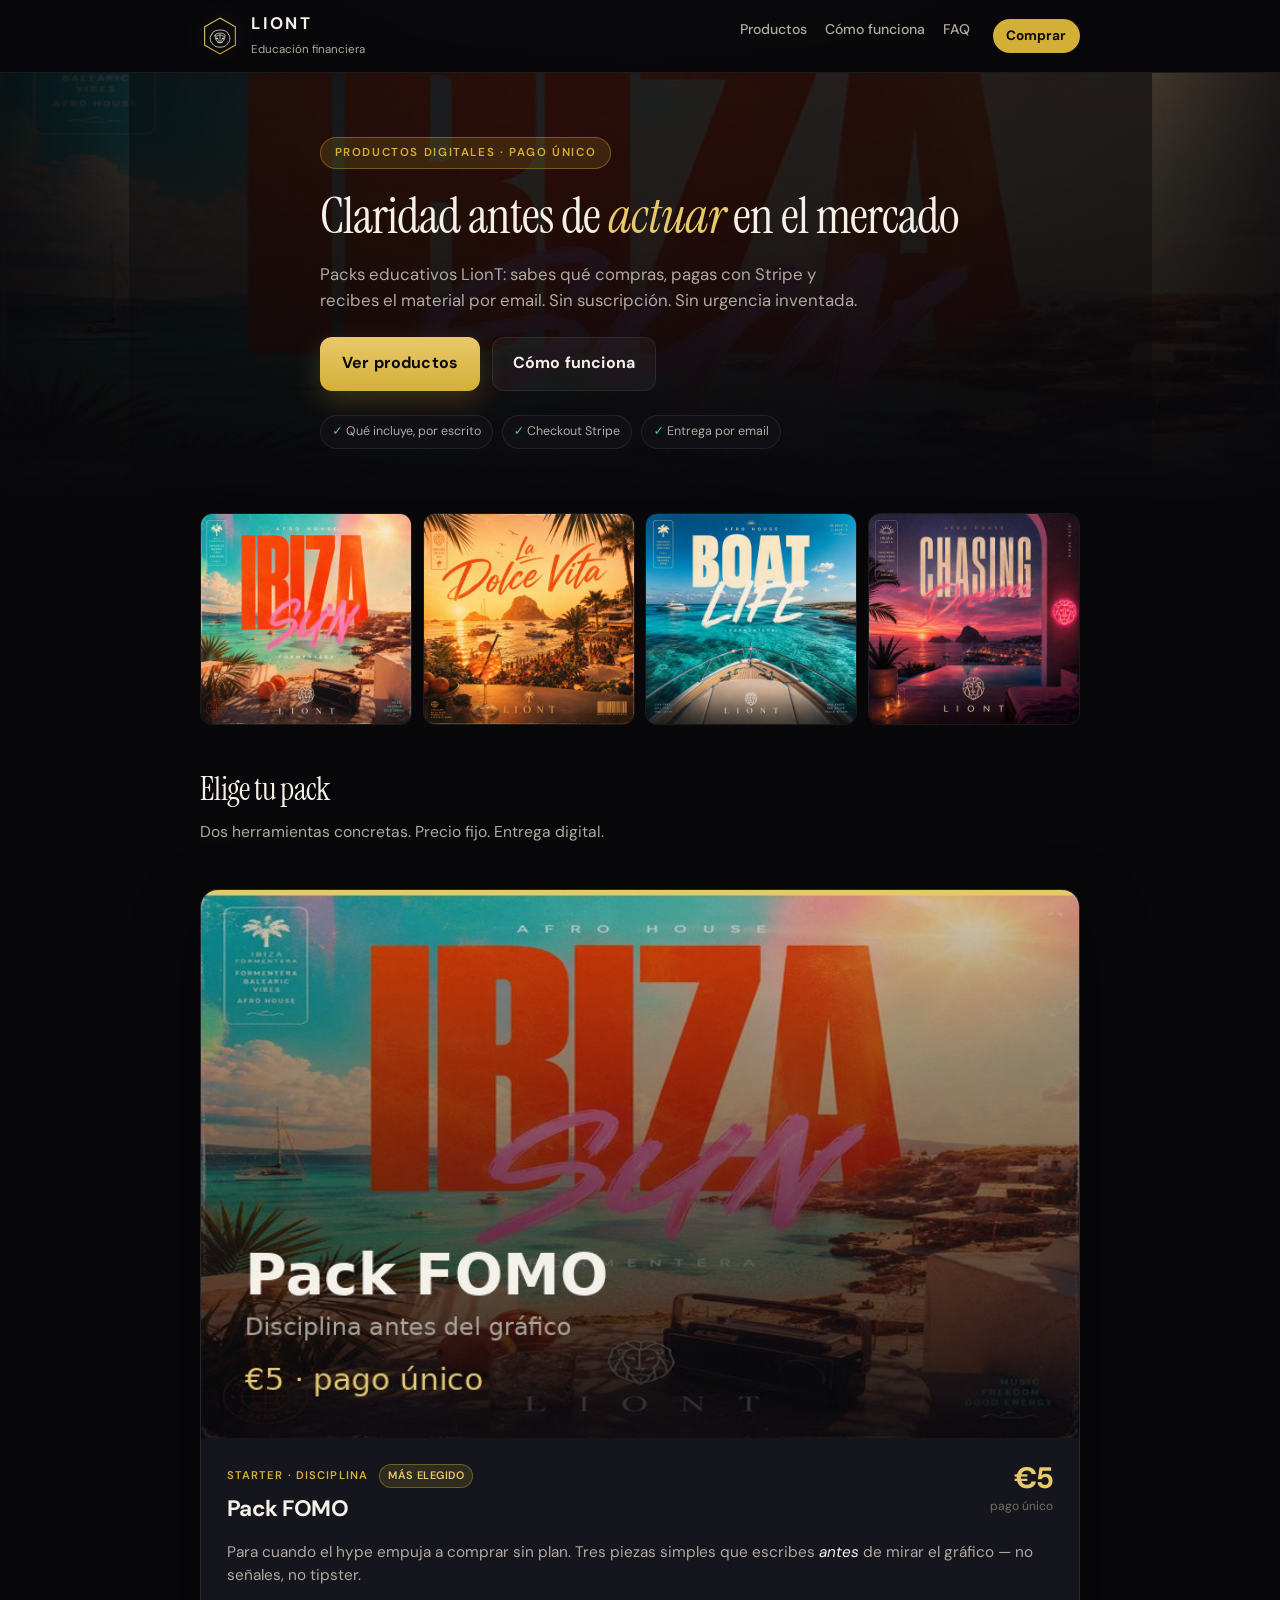
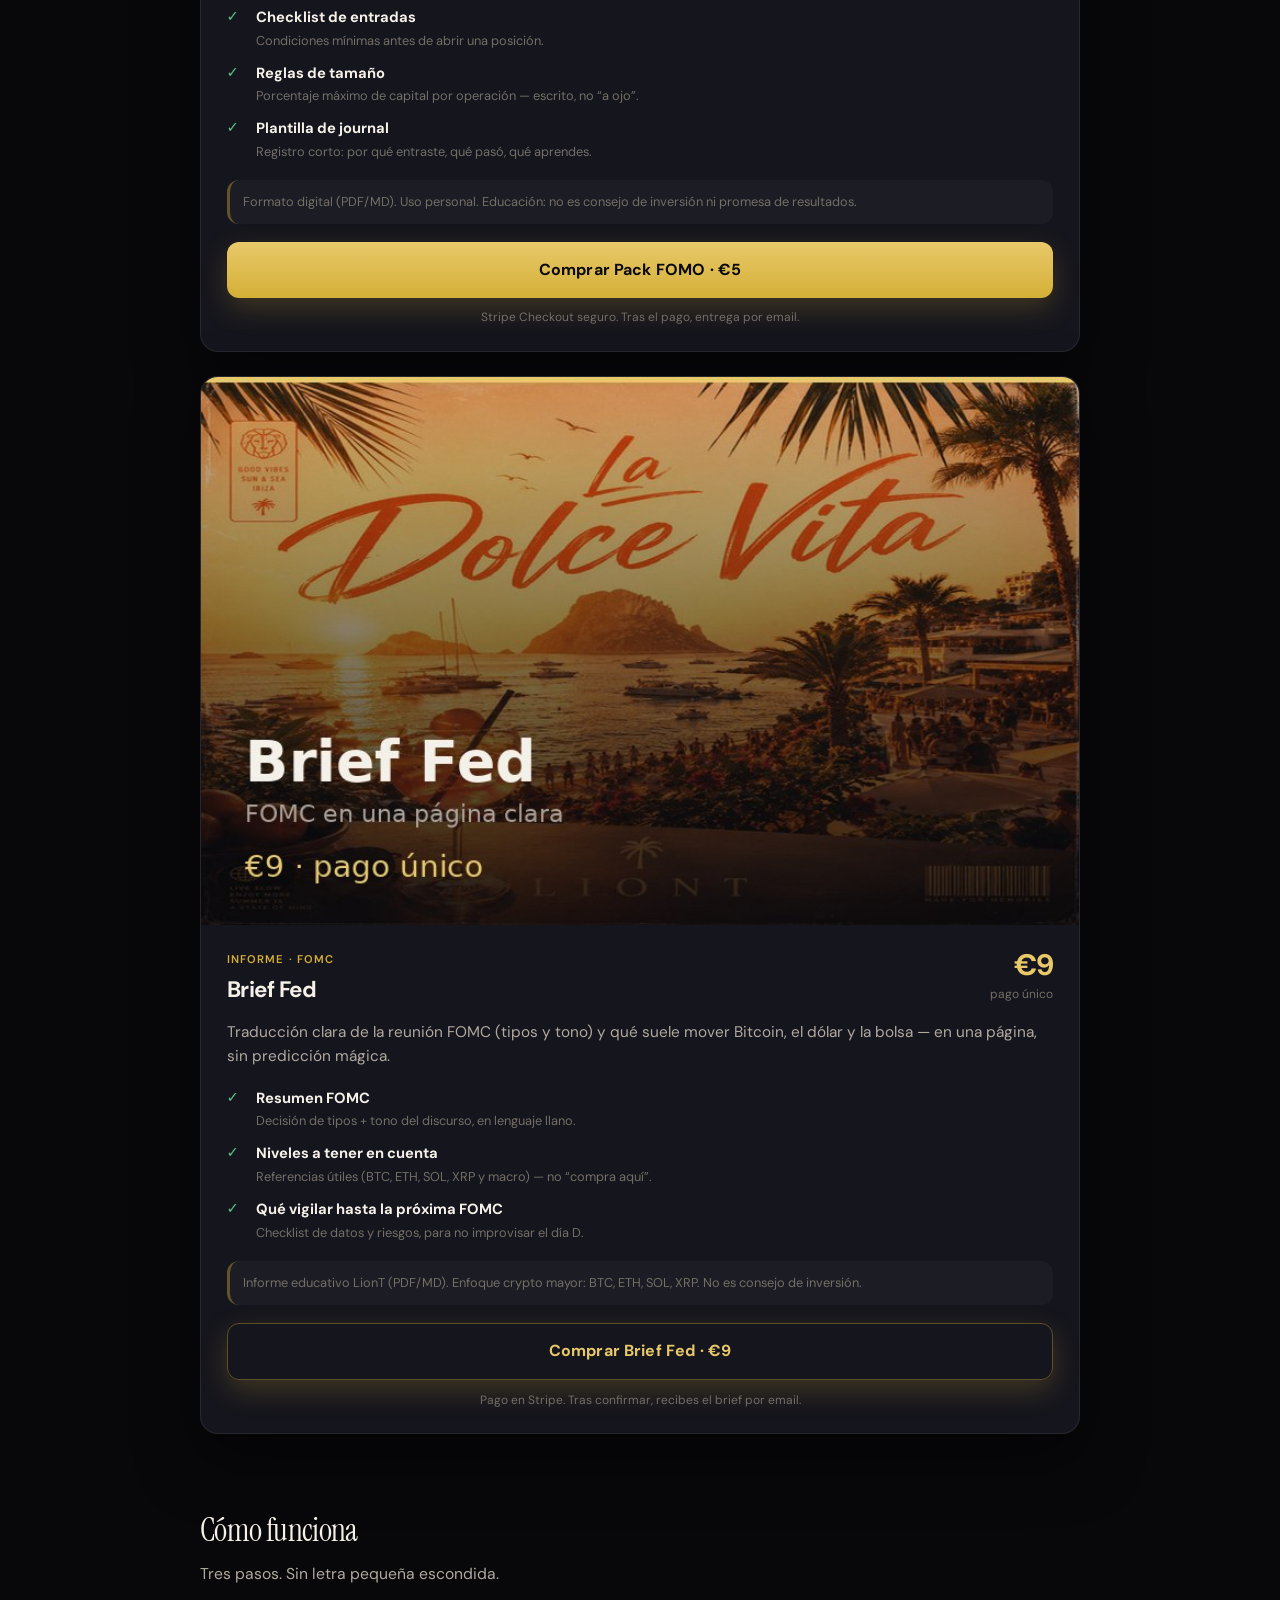
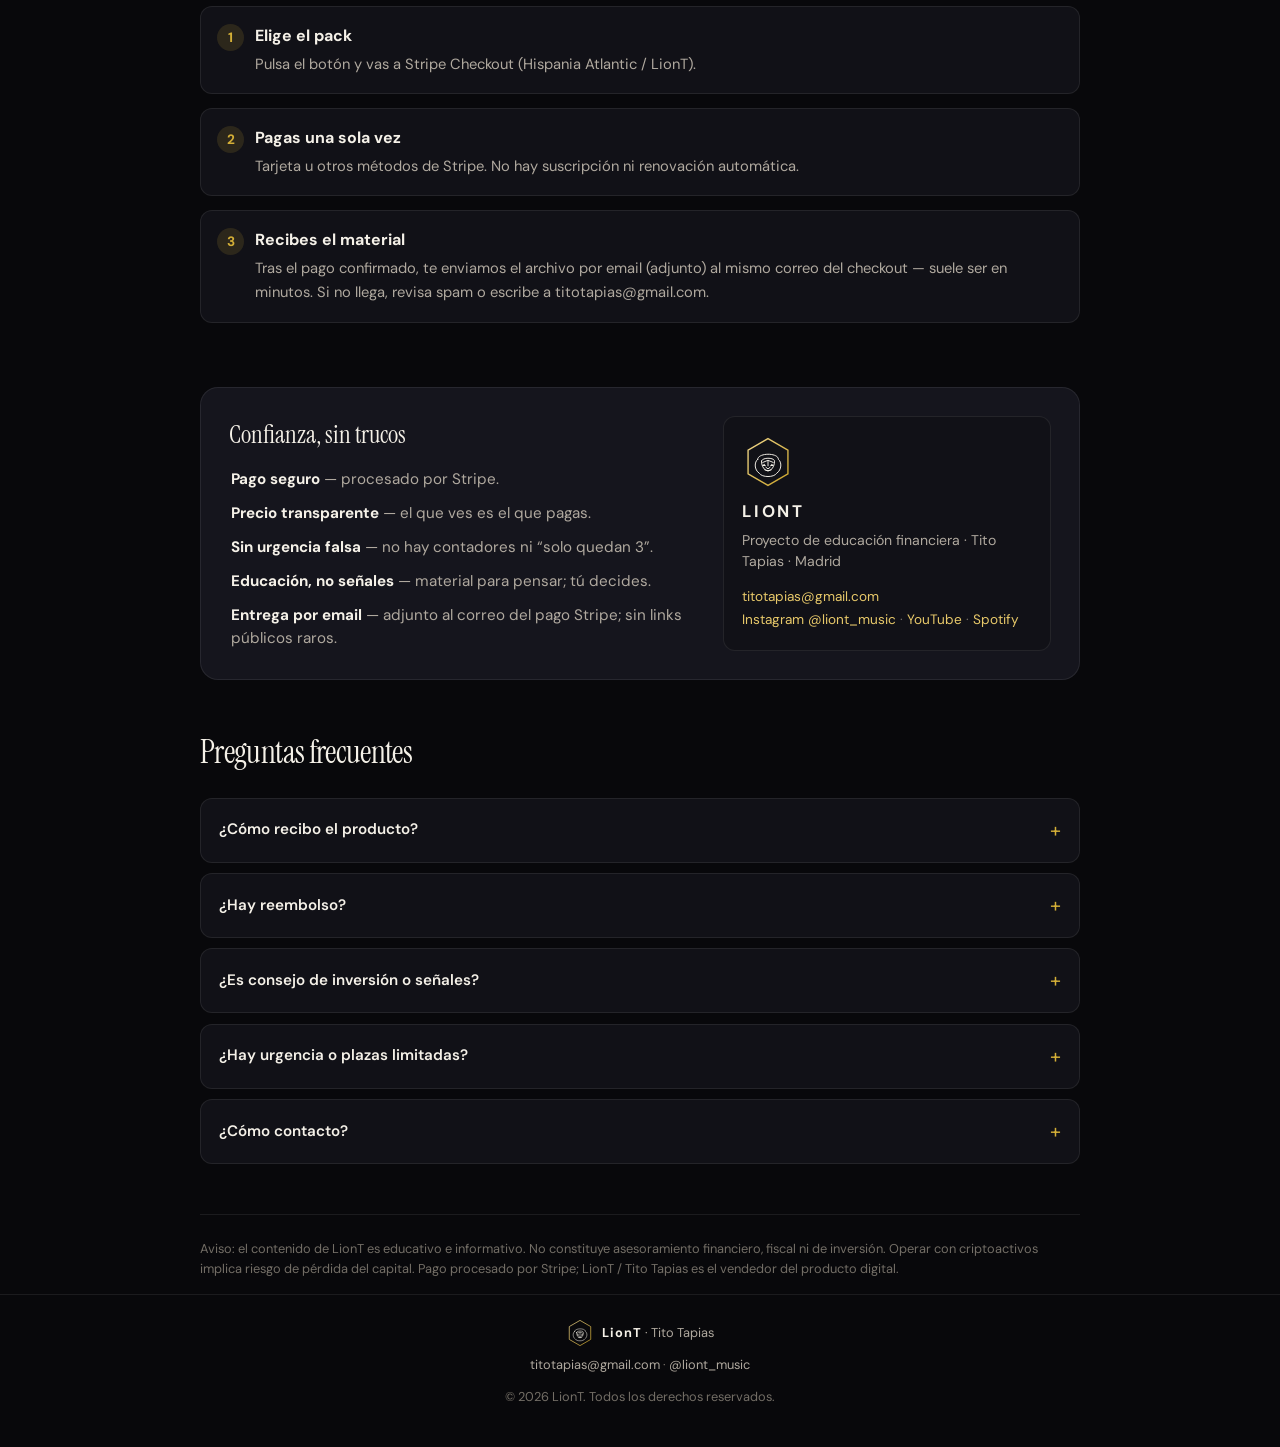
==== index.html @ fc800b1f "Dojo polish v2: sticky mobile CTAs + delivery timing + trust email" ====
<!DOCTYPE html>
<html lang="es-ES">
<head>
  <meta charset="utf-8" />
  <meta name="viewport" content="width=device-width, initial-scale=1" />
  <meta name="description" content="LionT Shop — Pack FOMO (€5) y Brief Fed (€9). Educación financiera clara. Pago seguro con Stripe. Entrega digital por email." />
  <meta name="theme-color" content="#0a0a0c" />
  <meta property="og:title" content="LionT Shop — Pack FOMO y Brief Fed" />
  <meta property="og:description" content="Herramientas digitales de educación financiera. Qué incluye, claro. Pago con Stripe. Sin hype ni urgencia falsa." />
  <meta property="og:type" content="website" />
  <meta property="og:image" content="https://titotapias-design.github.io/liont-shop/assets/hero.jpg" />
  <title>LionT Shop — Pack FOMO y Brief Fed</title>
  <link rel="preconnect" href="https://fonts.googleapis.com" />
  <link rel="preconnect" href="https://fonts.gstatic.com" crossorigin />
  <link href="https://fonts.googleapis.com/css2?family=DM+Sans:ital,opsz,wght@0,9..40,400;0,9..40,500;0,9..40,600;0,9..40,700;1,9..40,400&family=Instrument+Serif:ital@0;1&display=swap" rel="stylesheet" />
  <link rel="icon" href="assets/liont-logo.svg" type="image/svg+xml" />
  <link rel="stylesheet" href="styles.css" />
</head>
<body>
  <a class="skip-link" href="#contenido">Saltar al contenido</a>

  <header class="site-header">
    <div class="wrap header-inner">
      <a class="brand" href="#top" id="top">
        <img class="brand-logo" src="assets/liont-logo.svg" width="44" height="44" alt="LionT" />
        <div class="brand-text">
          <strong>LionT</strong>
          <span>Educación financiera</span>
        </div>
      </a>
      <nav class="nav" aria-label="Principal">
        <a href="#productos">Productos</a>
        <a href="#como-funciona">Cómo funciona</a>
        <a href="#faq">FAQ</a>
        <a class="header-cta" href="#productos">Comprar</a>
      </nav>
    </div>
  </header>

  <main id="contenido">
    <section class="hero" aria-labelledby="hero-title">
      <div class="hero-media" aria-hidden="true">
        <img src="assets/hero.jpg" alt="" width="1200" height="675" fetchpriority="high" />
        <div class="hero-shade"></div>
      </div>
      <div class="wrap hero-copy">
        <p class="hero-kicker">Productos digitales · pago único</p>
        <h1 id="hero-title">Claridad antes de <em>actuar</em> en el mercado</h1>
        <p class="hero-lead">
          Packs educativos LionT: sabes qué compras, pagas con Stripe y recibes el material por email.
          Sin suscripción. Sin urgencia inventada.
        </p>
        <div class="hero-actions">
          <a class="cta cta-primary" href="#productos">Ver productos</a>
          <a class="cta cta-ghost" href="#como-funciona">Cómo funciona</a>
        </div>
        <ul class="trust-row">
          <li>Qué incluye, por escrito</li>
          <li>Checkout Stripe</li>
          <li>Entrega por email</li>
        </ul>
      </div>
    </section>

    <section class="brand-strip wrap" aria-label="Marca LionT">
      <img src="assets/ibiza-sun.jpg" alt="Portada LionT — Ibiza Sun" width="480" height="480" loading="lazy" />
      <img src="assets/la-dolce-vita.jpg" alt="Portada LionT — La Dolce Vita" width="480" height="480" loading="lazy" />
      <img src="assets/boat-life.jpg" alt="Portada LionT — Boat Life" width="480" height="480" loading="lazy" />
      <img src="assets/chasing-dreams.jpg" alt="Portada LionT — Chasing Dreams" width="480" height="480" loading="lazy" />
    </section>

    <section class="products wrap" id="productos" aria-label="Productos">
      <div class="section-head">
        <h2>Elige tu pack</h2>
        <p>Dos herramientas concretas. Precio fijo. Entrega digital.</p>
      </div>

      <article class="product" id="pack-fomo">
        <div class="product-visual">
          <img src="assets/card-fomo.jpg" alt="Pack FOMO — visual LionT" width="800" height="500" loading="lazy" />
        </div>
        <div class="product-body">
          <div class="product-top">
            <div>
              <p class="product-label">Starter · disciplina <span class="badge-soft">Más elegido</span></p>
              <h3>Pack FOMO</h3>
            </div>
            <div class="price" aria-label="Precio 5 euros">
              <strong>€5</strong>
              <span>pago único</span>
            </div>
          </div>
          <p class="product-desc">
            Para cuando el hype empuja a comprar sin plan. Tres piezas simples que escribes
            <em>antes</em> de mirar el gráfico — no señales, no tipster.
          </p>
          <ul class="includes">
            <li>
              <span class="ico" aria-hidden="true">✓</span>
              <div>
                <strong>Checklist de entradas</strong>
                <small>Condiciones mínimas antes de abrir una posición.</small>
              </div>
            </li>
            <li>
              <span class="ico" aria-hidden="true">✓</span>
              <div>
                <strong>Reglas de tamaño</strong>
                <small>Porcentaje máximo de capital por operación — escrito, no “a ojo”.</small>
              </div>
            </li>
            <li>
              <span class="ico" aria-hidden="true">✓</span>
              <div>
                <strong>Plantilla de journal</strong>
                <small>Registro corto: por qué entraste, qué pasó, qué aprendes.</small>
              </div>
            </li>
          </ul>
          <p class="note">
            Formato digital (PDF/MD). Uso personal. Educación: no es consejo de inversión ni promesa de resultados.
          </p>
          <a
            class="cta cta-primary"
            href="https://buy.stripe.com/14A7sL5x69T32QE1RHbII01"
            rel="noopener noreferrer"
            target="_blank"
          >Comprar Pack FOMO · €5</a>
          <p class="cta-hint">Stripe Checkout seguro. Tras el pago, entrega por email.</p>
        </div>
      </article>

      <article class="product" id="brief-fed">
        <div class="product-visual">
          <img src="assets/card-fed.jpg" alt="Brief Fed — visual LionT" width="800" height="500" loading="lazy" />
        </div>
        <div class="product-body">
          <div class="product-top">
            <div>
              <p class="product-label">Informe · FOMC</p>
              <h3>Brief Fed</h3>
            </div>
            <div class="price" aria-label="Precio 9 euros">
              <strong>€9</strong>
              <span>pago único</span>
            </div>
          </div>
          <p class="product-desc">
            Traducción clara de la reunión FOMC (tipos y tono) y qué suele mover Bitcoin, el dólar y la bolsa —
            en una página, sin predicción mágica.
          </p>
          <ul class="includes">
            <li>
              <span class="ico" aria-hidden="true">✓</span>
              <div>
                <strong>Resumen FOMC</strong>
                <small>Decisión de tipos + tono del discurso, en lenguaje llano.</small>
              </div>
            </li>
            <li>
              <span class="ico" aria-hidden="true">✓</span>
              <div>
                <strong>Niveles a tener en cuenta</strong>
                <small>Referencias útiles (BTC, ETH, SOL, XRP y macro) — no “compra aquí”.</small>
              </div>
            </li>
            <li>
              <span class="ico" aria-hidden="true">✓</span>
              <div>
                <strong>Qué vigilar hasta la próxima FOMC</strong>
                <small>Checklist de datos y riesgos, para no improvisar el día D.</small>
              </div>
            </li>
          </ul>
          <p class="note">
            Informe educativo LionT (PDF/MD). Enfoque crypto mayor: BTC, ETH, SOL, XRP. No es consejo de inversión.
          </p>
          <a
            class="cta cta-secondary"
            href="https://buy.stripe.com/28EfZhbVu5CN9f267XbII02"
            rel="noopener noreferrer"
            target="_blank"
          >Comprar Brief Fed · €9</a>
          <p class="cta-hint">Pago en Stripe. Tras confirmar, recibes el brief por email.</p>
        </div>
      </article>
    </section>

    <section class="section wrap" id="como-funciona">
      <div class="section-head">
        <h2>Cómo funciona</h2>
        <p>Tres pasos. Sin letra pequeña escondida.</p>
      </div>
      <ol class="steps">
        <li>
          <strong>Elige el pack</strong>
          <span>Pulsa el botón y vas a Stripe Checkout (Hispania Atlantic / LionT).</span>
        </li>
        <li>
          <strong>Pagas una sola vez</strong>
          <span>Tarjeta u otros métodos de Stripe. No hay suscripción ni renovación automática.</span>
        </li>
        <li>
          <strong>Recibes el material</strong>
          <span>Tras el pago confirmado, te enviamos el archivo por email (adjunto) al mismo correo del checkout — suele ser en minutos. Si no llega, revisa spam o escribe a titotapias@gmail.com.</span>
        </li>
      </ol>
    </section>

    <section class="section wrap" id="confianza">
      <div class="trust-panel">
        <div>
          <h2>Confianza, sin trucos</h2>
          <ul class="trust-list">
            <li><strong>Pago seguro</strong> — procesado por Stripe.</li>
            <li><strong>Precio transparente</strong> — el que ves es el que pagas.</li>
            <li><strong>Sin urgencia falsa</strong> — no hay contadores ni “solo quedan 3”.</li>
            <li><strong>Educación, no señales</strong> — material para pensar; tú decides.</li>
            <li><strong>Entrega por email</strong> — adjunto al correo del pago Stripe; sin links públicos raros.</li>
          </ul>
        </div>
        <div class="seller-card">
          <img class="seller-mark" src="assets/liont-logo.svg" width="56" height="56" alt="" />
          <p class="seller-brand">LionT</p>
          <p class="seller-meta">Proyecto de educación financiera · Tito Tapias · Madrid</p>
          <p class="seller-links">
            <a href="mailto:titotapias@gmail.com">titotapias@gmail.com</a><br />
            <a href="https://www.instagram.com/liont_music/" rel="noopener noreferrer" target="_blank">Instagram @liont_music</a>
            ·
            <a href="https://www.youtube.com/@liont_music" rel="noopener noreferrer" target="_blank">YouTube</a>
            ·
            <a href="https://open.spotify.com/artist/113niAnyjHQBDFB5oDTy4Y" rel="noopener noreferrer" target="_blank">Spotify</a>
          </p>
        </div>
      </div>
    </section>

    <section class="faq wrap" id="faq">
      <div class="section-head">
        <h2>Preguntas frecuentes</h2>
      </div>

      <details>
        <summary>¿Cómo recibo el producto?</summary>
        <div class="answer">
          Tras el pago en Stripe, enviamos el material digital (PDF, Markdown o ZIP)
          al email del checkout. Si no llega en un rato, revisa spam o escribe a
          <a href="mailto:titotapias@gmail.com">titotapias@gmail.com</a> con el justificante de pago.
        </div>
      </details>

      <details>
        <summary>¿Hay reembolso?</summary>
        <div class="answer">
          Son productos digitales de descarga inmediata. Si no has podido acceder al archivo
          por un fallo nuestro, devolvemos el importe. Si ya lo descargaste y no encaja,
          escríbenos: resolvemos caso a caso de forma razonable.
          Contacto: <a href="mailto:titotapias@gmail.com">titotapias@gmail.com</a>.
        </div>
      </details>

      <details>
        <summary>¿Es consejo de inversión o señales?</summary>
        <div class="answer">
          No. Es material educativo (checklists, plantillas e informes de contexto).
          Tú decides qué hacer con tu dinero. LionT no gestiona carteras ajenas ni garantiza resultados.
        </div>
      </details>

      <details>
        <summary>¿Hay urgencia o plazas limitadas?</summary>
        <div class="answer">
          No. El precio es el publicado. No inventamos escasez ni contadores falsos.
          Cuando haya una edición concreta del Brief Fed (p. ej. una FOMC), lo indicamos en la descripción.
        </div>
      </details>

      <details>
        <summary>¿Cómo contacto?</summary>
        <div class="answer">
          Email: <a href="mailto:titotapias@gmail.com">titotapias@gmail.com</a>.
          Respuesta habitual en horario laboral (España).
        </div>
      </details>
    </section>

    <p class="disclaimer wrap">
      Aviso: el contenido de LionT es educativo e informativo. No constituye asesoramiento
      financiero, fiscal ni de inversión. Operar con criptoactivos implica riesgo de pérdida
      del capital. Pago procesado por Stripe; LionT / Tito Tapias es el vendedor del producto digital.
    </p>
  </main>

  <footer class="site-footer">
    <div class="wrap footer-inner">
      <div class="footer-brand">
        <img src="assets/liont-logo.svg" width="32" height="32" alt="" />
        <span><strong>LionT</strong> · Tito Tapias</span>
      </div>
      <p>
        <a href="mailto:titotapias@gmail.com">titotapias@gmail.com</a>
        ·
        <a href="https://www.instagram.com/liont_music/" rel="noopener noreferrer" target="_blank">@liont_music</a>
      </p>
      <p class="footer-copy">© <span id="y"></span> LionT. Todos los derechos reservados.</p>
    </div>
  </footer>
  <script>document.getElementById("y").textContent = new Date().getFullYear();</script>

  <div class="mobile-buybar" role="region" aria-label="Comprar rápido">
    <a class="cta cta-primary" href="#pack-fomo">FOMO · €5</a>
    <a class="cta cta-secondary" href="#brief-fed">Fed · €9</a>
  </div>
</body>
</html>
---- styles.css ----
/* LionT Shop — premium brand, mobile-first, warm dark */
:root {
  --bg: #08080b;
  --bg-elevated: #111117;
  --bg-card: #15151d;
  --border: rgba(255, 255, 255, 0.08);
  --border-strong: rgba(212, 175, 55, 0.38);
  --text: #f5f1e8;
  --text-muted: #b0a99f;
  --text-dim: #736e66;
  --gold: #d4af37;
  --gold-soft: #e8c96a;
  --gold-dim: rgba(212, 175, 55, 0.14);
  --green: #3d9a6a;
  --green-soft: #5cbf88;
  --radius: 18px;
  --radius-sm: 12px;
  --shadow: 0 24px 60px rgba(0, 0, 0, 0.5);
  --font: "DM Sans", "Segoe UI", system-ui, -apple-system, sans-serif;
  --serif: "Instrument Serif", Georgia, "Times New Roman", serif;
  --max: 880px;
  --header-h: 4rem;
}

*, *::before, *::after { box-sizing: border-box; margin: 0; padding: 0; }

html { scroll-behavior: smooth; }

body {
  font-family: var(--font);
  background: var(--bg);
  color: var(--text);
  line-height: 1.55;
  -webkit-font-smoothing: antialiased;
  min-height: 100vh;
}

body::before {
  content: "";
  position: fixed;
  inset: 0;
  background:
    radial-gradient(ellipse 90% 55% at 50% -15%, rgba(212, 175, 55, 0.16), transparent 55%),
    radial-gradient(ellipse 50% 40% at 100% 30%, rgba(61, 154, 106, 0.05), transparent 50%);
  pointer-events: none;
  z-index: 0;
}

img { display: block; max-width: 100%; height: auto; }

a { color: var(--gold-soft); text-decoration: none; }
a:hover { text-decoration: underline; text-underline-offset: 3px; }

:focus-visible {
  outline: 2px solid var(--gold);
  outline-offset: 3px;
}

.skip-link {
  position: absolute;
  left: -9999px;
  top: 0;
  background: var(--gold);
  color: #0a0a0c;
  padding: 0.6rem 1rem;
  z-index: 100;
  font-weight: 700;
}
.skip-link:focus { left: 1rem; top: 1rem; }

.wrap {
  position: relative;
  z-index: 1;
  width: min(100% - 2rem, var(--max));
  margin-inline: auto;
}

/* Header */
.site-header {
  position: sticky;
  top: 0;
  z-index: 20;
  backdrop-filter: blur(14px);
  background: rgba(8, 8, 11, 0.82);
  border-bottom: 1px solid var(--border);
}

.header-inner {
  min-height: var(--header-h);
  display: flex;
  align-items: center;
  justify-content: space-between;
  gap: 1rem;
  padding: 0.65rem 0;
}

.brand {
  display: flex;
  align-items: center;
  gap: 0.7rem;
  text-decoration: none;
  color: var(--text);
}
.brand:hover { text-decoration: none; }

.brand-logo {
  width: 40px;
  height: 40px;
  flex-shrink: 0;
  filter: drop-shadow(0 0 12px rgba(212, 175, 55, 0.25));
}

.brand-text strong {
  display: block;
  font-size: 1.05rem;
  letter-spacing: 0.14em;
  text-transform: uppercase;
  font-weight: 700;
}

.brand-text span {
  font-size: 0.72rem;
  color: var(--text-muted);
}

.nav {
  display: none;
  gap: 1.1rem;
  font-size: 0.88rem;
}
.nav a {
  color: var(--text-muted);
  text-decoration: none;
  font-weight: 500;
}
.nav a:hover { color: var(--gold-soft); }

@media (min-width: 640px) {
  .nav { display: flex; }
}

/* Hero */
.hero {
  position: relative;
  z-index: 1;
  isolation: isolate;
  overflow: hidden;
  padding: 0 0 2.5rem;
}

.hero-media {
  position: absolute;
  inset: 0;
  z-index: -1;
}
.hero-media img {
  width: 100%;
  height: 100%;
  object-fit: cover;
  object-position: center 40%;
}
.hero-shade {
  position: absolute;
  inset: 0;
  background:
    linear-gradient(180deg, rgba(8,8,11,0.55) 0%, rgba(8,8,11,0.78) 45%, var(--bg) 100%),
    linear-gradient(90deg, rgba(8,8,11,0.55), transparent 40%, rgba(8,8,11,0.35));
}

.hero-copy {
  padding: 3.25rem 0 1rem;
  max-width: 40rem;
}

.hero-kicker {
  display: inline-block;
  font-size: 0.72rem;
  font-weight: 600;
  letter-spacing: 0.14em;
  text-transform: uppercase;
  color: var(--gold);
  background: var(--gold-dim);
  border: 1px solid var(--border-strong);
  padding: 0.4rem 0.85rem;
  border-radius: 999px;
  margin-bottom: 1.15rem;
}

.hero h1 {
  font-family: var(--serif);
  font-size: clamp(2rem, 6.5vw, 3.1rem);
  font-weight: 400;
  letter-spacing: -0.02em;
  line-height: 1.15;
  margin-bottom: 1rem;
}

.hero h1 em {
  font-style: italic;
  color: var(--gold-soft);
}

.hero-lead {
  color: var(--text-muted);
  font-size: 1.05rem;
  max-width: 34rem;
  margin-bottom: 1.5rem;
}

.hero-actions {
  display: flex;
  flex-wrap: wrap;
  gap: 0.75rem;
  margin-bottom: 1.5rem;
}

.hero-actions .cta {
  width: auto;
  min-width: 10rem;
  padding: 0.85rem 1.25rem;
}

.trust-row {
  display: flex;
  flex-wrap: wrap;
  gap: 0.55rem;
  list-style: none;
}

.trust-row li {
  font-size: 0.78rem;
  color: var(--text-muted);
  background: rgba(17, 17, 23, 0.85);
  border: 1px solid var(--border);
  padding: 0.4rem 0.7rem;
  border-radius: 999px;
}

.trust-row li::before {
  content: "✓ ";
  color: var(--green-soft);
  font-weight: 700;
}

/* Brand strip */
.brand-strip {
  display: grid;
  grid-template-columns: repeat(4, 1fr);
  gap: 0.65rem;
  padding: 0.5rem 0 2rem;
}

.brand-strip img {
  width: 100%;
  aspect-ratio: 1;
  object-fit: cover;
  border-radius: var(--radius-sm);
  border: 1px solid var(--border);
  transition: transform 0.2s ease, box-shadow 0.2s ease;
}

@media (hover: hover) {
  .brand-strip img:hover {
    transform: translateY(-2px);
    box-shadow: 0 12px 28px rgba(0,0,0,0.4);
  }
}

/* Section heads */
.section-head {
  margin-bottom: 1.25rem;
}
.section-head h2 {
  font-family: var(--serif);
  font-size: clamp(1.55rem, 4vw, 2rem);
  font-weight: 400;
  letter-spacing: -0.02em;
  margin-bottom: 0.35rem;
}
.section-head p {
  color: var(--text-muted);
  font-size: 0.98rem;
}

/* Products */
.products {
  padding: 0.5rem 0 2.5rem;
  display: grid;
  gap: 1.5rem;
}

.product {
  background: var(--bg-card);
  border: 1px solid var(--border);
  border-radius: var(--radius);
  overflow: hidden;
  box-shadow: var(--shadow);
}

.product-visual img {
  width: 100%;
  aspect-ratio: 16 / 10;
  object-fit: cover;
}

.product-body {
  padding: 1.35rem 1.25rem 1.35rem;
}

.product-top {
  display: flex;
  align-items: flex-start;
  justify-content: space-between;
  gap: 1rem;
  margin-bottom: 0.85rem;
}

.product-label {
  font-size: 0.7rem;
  text-transform: uppercase;
  letter-spacing: 0.1em;
  color: var(--gold);
  font-weight: 600;
  margin-bottom: 0.3rem;
}

.product h3 {
  font-size: 1.4rem;
  letter-spacing: -0.02em;
  font-weight: 700;
}

.price { text-align: right; flex-shrink: 0; }
.price strong {
  display: block;
  font-size: 1.85rem;
  color: var(--gold-soft);
  letter-spacing: -0.03em;
  line-height: 1;
}
.price span {
  font-size: 0.75rem;
  color: var(--text-dim);
}

.product-desc {
  color: var(--text-muted);
  font-size: 0.96rem;
  margin-bottom: 1.1rem;
}
.product-desc em {
  font-style: italic;
  color: var(--text);
}

.includes {
  list-style: none;
  margin-bottom: 1.15rem;
  display: grid;
  gap: 0.7rem;
}

.includes li {
  display: grid;
  grid-template-columns: 1.35rem 1fr;
  gap: 0.5rem;
  font-size: 0.92rem;
}

.includes li .ico {
  color: var(--green-soft);
  font-weight: 700;
  line-height: 1.4;
}

.includes li small {
  display: block;
  color: var(--text-dim);
  font-size: 0.8rem;
  margin-top: 0.12rem;
}

.note {
  font-size: 0.8rem;
  color: var(--text-dim);
  margin-bottom: 1.15rem;
  padding: 0.75rem 0.85rem;
  background: rgba(255, 255, 255, 0.03);
  border-radius: var(--radius-sm);
  border-left: 3px solid var(--border-strong);
}

/* CTAs */
.cta {
  display: flex;
  align-items: center;
  justify-content: center;
  width: 100%;
  padding: 0.95rem 1.25rem;
  border-radius: 12px;
  font-weight: 700;
  font-size: 1rem;
  letter-spacing: 0.01em;
  border: none;
  cursor: pointer;
  text-decoration: none;
  transition: transform 0.15s ease, box-shadow 0.15s ease, background 0.15s ease;
}

.cta:hover { text-decoration: none; transform: translateY(-1px); }

.cta-primary {
  background: linear-gradient(180deg, var(--gold-soft), var(--gold));
  color: #0a0a0c;
  box-shadow: 0 8px 28px rgba(212, 175, 55, 0.28);
}
.cta-primary:hover {
  box-shadow: 0 12px 32px rgba(212, 175, 55, 0.4);
}

.cta-secondary {
  background: transparent;
  color: var(--gold-soft);
  border: 1px solid var(--border-strong);
}
.cta-secondary:hover { background: var(--gold-dim); }

.cta-ghost {
  background: rgba(255,255,255,0.04);
  color: var(--text);
  border: 1px solid var(--border);
}
.cta-ghost:hover { border-color: var(--border-strong); color: var(--gold-soft); }

.cta-hint {
  text-align: center;
  font-size: 0.75rem;
  color: var(--text-dim);
  margin-top: 0.65rem;
}

/* How it works */
.section { padding: 2rem 0; }

.steps {
  list-style: none;
  display: grid;
  gap: 0.85rem;
  counter-reset: step;
}

.steps li {
  counter-increment: step;
  background: var(--bg-elevated);
  border: 1px solid var(--border);
  border-radius: var(--radius-sm);
  padding: 1.05rem 1.05rem 1.05rem 3.4rem;
  position: relative;
}

.steps li::before {
  content: counter(step);
  position: absolute;
  left: 1rem;
  top: 1.05rem;
  width: 1.7rem;
  height: 1.7rem;
  border-radius: 50%;
  background: var(--gold-dim);
  color: var(--gold);
  font-weight: 700;
  font-size: 0.85rem;
  display: grid;
  place-items: center;
}

.steps li strong {
  display: block;
  color: var(--text);
  margin-bottom: 0.2rem;
}
.steps li span {
  color: var(--text-muted);
  font-size: 0.92rem;
}

/* Trust panel */
.trust-panel {
  display: grid;
  gap: 1.25rem;
  background: var(--bg-card);
  border: 1px solid var(--border);
  border-radius: var(--radius);
  padding: 1.5rem 1.25rem;
}

.trust-panel h2 {
  font-family: var(--serif);
  font-size: 1.55rem;
  font-weight: 400;
  margin-bottom: 0.85rem;
}

.trust-list {
  list-style: none;
  display: grid;
  gap: 0.65rem;
}
.trust-list li {
  color: var(--text-muted);
  font-size: 0.95rem;
  padding-left: 0.15rem;
}
.trust-list strong { color: var(--text); }

.seller-card {
  background: var(--bg-elevated);
  border: 1px solid var(--border);
  border-radius: var(--radius-sm);
  padding: 1.15rem;
  text-align: center;
}

.seller-mark {
  margin: 0 auto 0.65rem;
  width: 52px;
  height: 52px;
}

.seller-brand {
  font-size: 1.05rem;
  letter-spacing: 0.16em;
  text-transform: uppercase;
  font-weight: 700;
  margin-bottom: 0.35rem;
}

.seller-meta {
  color: var(--text-muted);
  font-size: 0.88rem;
  margin-bottom: 0.75rem;
}

.seller-links {
  font-size: 0.85rem;
  color: var(--text-dim);
  line-height: 1.7;
}

@media (min-width: 720px) {
  .trust-panel {
    grid-template-columns: 1.3fr 0.9fr;
    align-items: center;
    padding: 1.75rem;
  }
  .seller-card { text-align: left; }
  .seller-mark { margin: 0 0 0.65rem; }
}

/* FAQ */
.faq { padding: 1rem 0 2.5rem; }

details {
  border: 1px solid var(--border);
  border-radius: var(--radius-sm);
  background: var(--bg-elevated);
  margin-bottom: 0.65rem;
  overflow: hidden;
}

summary {
  cursor: pointer;
  padding: 1rem 1.1rem;
  font-weight: 600;
  font-size: 0.95rem;
  list-style: none;
  display: flex;
  justify-content: space-between;
  align-items: center;
  gap: 1rem;
}
summary::-webkit-details-marker { display: none; }
summary::after {
  content: "+";
  color: var(--gold);
  font-size: 1.25rem;
  font-weight: 400;
  flex-shrink: 0;
}
details[open] summary::after { content: "−"; }

details .answer {
  padding: 0 1.1rem 1.1rem;
  color: var(--text-muted);
  font-size: 0.92rem;
}
details .answer a { word-break: break-word; }

/* Disclaimer + footer */
.disclaimer {
  font-size: 0.8rem;
  color: var(--text-dim);
  border-top: 1px solid var(--border);
  padding: 1.5rem 0 1rem;
  line-height: 1.5;
}

.site-footer {
  position: relative;
  z-index: 1;
  padding: 1.5rem 0 2.5rem;
  text-align: center;
  font-size: 0.8rem;
  color: var(--text-dim);
  border-top: 1px solid var(--border);
}

.footer-inner { display: grid; gap: 0.5rem; }

.footer-brand {
  display: inline-flex;
  align-items: center;
  justify-content: center;
  gap: 0.55rem;
  color: var(--text-muted);
}
.footer-brand img { width: 28px; height: 28px; }
.footer-brand strong { color: var(--text); letter-spacing: 0.08em; }

.site-footer a { color: var(--text-muted); }
.footer-copy { margin-top: 0.25rem; }

@media (min-width: 720px) {
  .product-body { padding: 1.6rem 1.6rem 1.5rem; }
  .hero-copy { padding-top: 4rem; }
}

@media (prefers-reduced-motion: reduce) {
  html { scroll-behavior: auto; }
  .cta, .brand-strip img { transition: none; }
}


/* --- polish pass: header CTA + badges + CTA lift --- */
.header-cta {
  display: inline-flex !important;
  align-items: center;
  padding: 0.4rem 0.85rem !important;
  border-radius: 999px;
  background: var(--gold);
  color: #0a0a0c !important;
  font-weight: 700 !important;
  font-size: 0.85rem !important;
  text-decoration: none !important;
  margin-left: 0.35rem;
}
.header-cta:hover {
  filter: brightness(1.06);
  text-decoration: none !important;
}

.badge-soft {
  display: inline-block;
  margin-left: 0.45rem;
  padding: 0.15rem 0.5rem;
  border-radius: 999px;
  background: var(--gold-dim);
  border: 1px solid var(--border-strong);
  color: var(--gold-soft);
  font-size: 0.68rem;
  font-weight: 600;
  letter-spacing: 0.04em;
  text-transform: uppercase;
  vertical-align: middle;
}

.cta.cta-primary,
.cta.cta-secondary {
  box-shadow: 0 10px 28px rgba(212, 175, 55, 0.22);
  transition: transform 0.15s ease, filter 0.15s ease, box-shadow 0.15s ease;
}
.cta.cta-primary:hover,
.cta.cta-secondary:hover {
  transform: translateY(-1px);
  filter: brightness(1.05);
  text-decoration: none;
  box-shadow: 0 14px 34px rgba(212, 175, 55, 0.3);
}

.product {
  transition: border-color 0.2s ease, transform 0.2s ease;
}
.product:hover {
  border-color: var(--border-strong);
}

@media (max-width: 640px) {
  .nav a:not(.header-cta) { display: none; }
  .header-cta { margin-left: 0; }
}


/* --- polish v2: sticky mobile buy bar --- */
.mobile-buybar {
  display: none;
}
@media (max-width: 720px) {
  .mobile-buybar {
    display: grid;
    grid-template-columns: 1fr 1fr;
    gap: 0.55rem;
    position: fixed;
    left: 0;
    right: 0;
    bottom: 0;
    z-index: 30;
    padding: 0.65rem 0.85rem calc(0.65rem + env(safe-area-inset-bottom));
    background: rgba(8, 8, 11, 0.92);
    backdrop-filter: blur(12px);
    border-top: 1px solid var(--border);
  }
  .mobile-buybar .cta {
    margin: 0;
    text-align: center;
    padding: 0.75rem 0.5rem;
    font-size: 0.9rem;
    box-shadow: none;
  }
  body { padding-bottom: 5.5rem; }
}
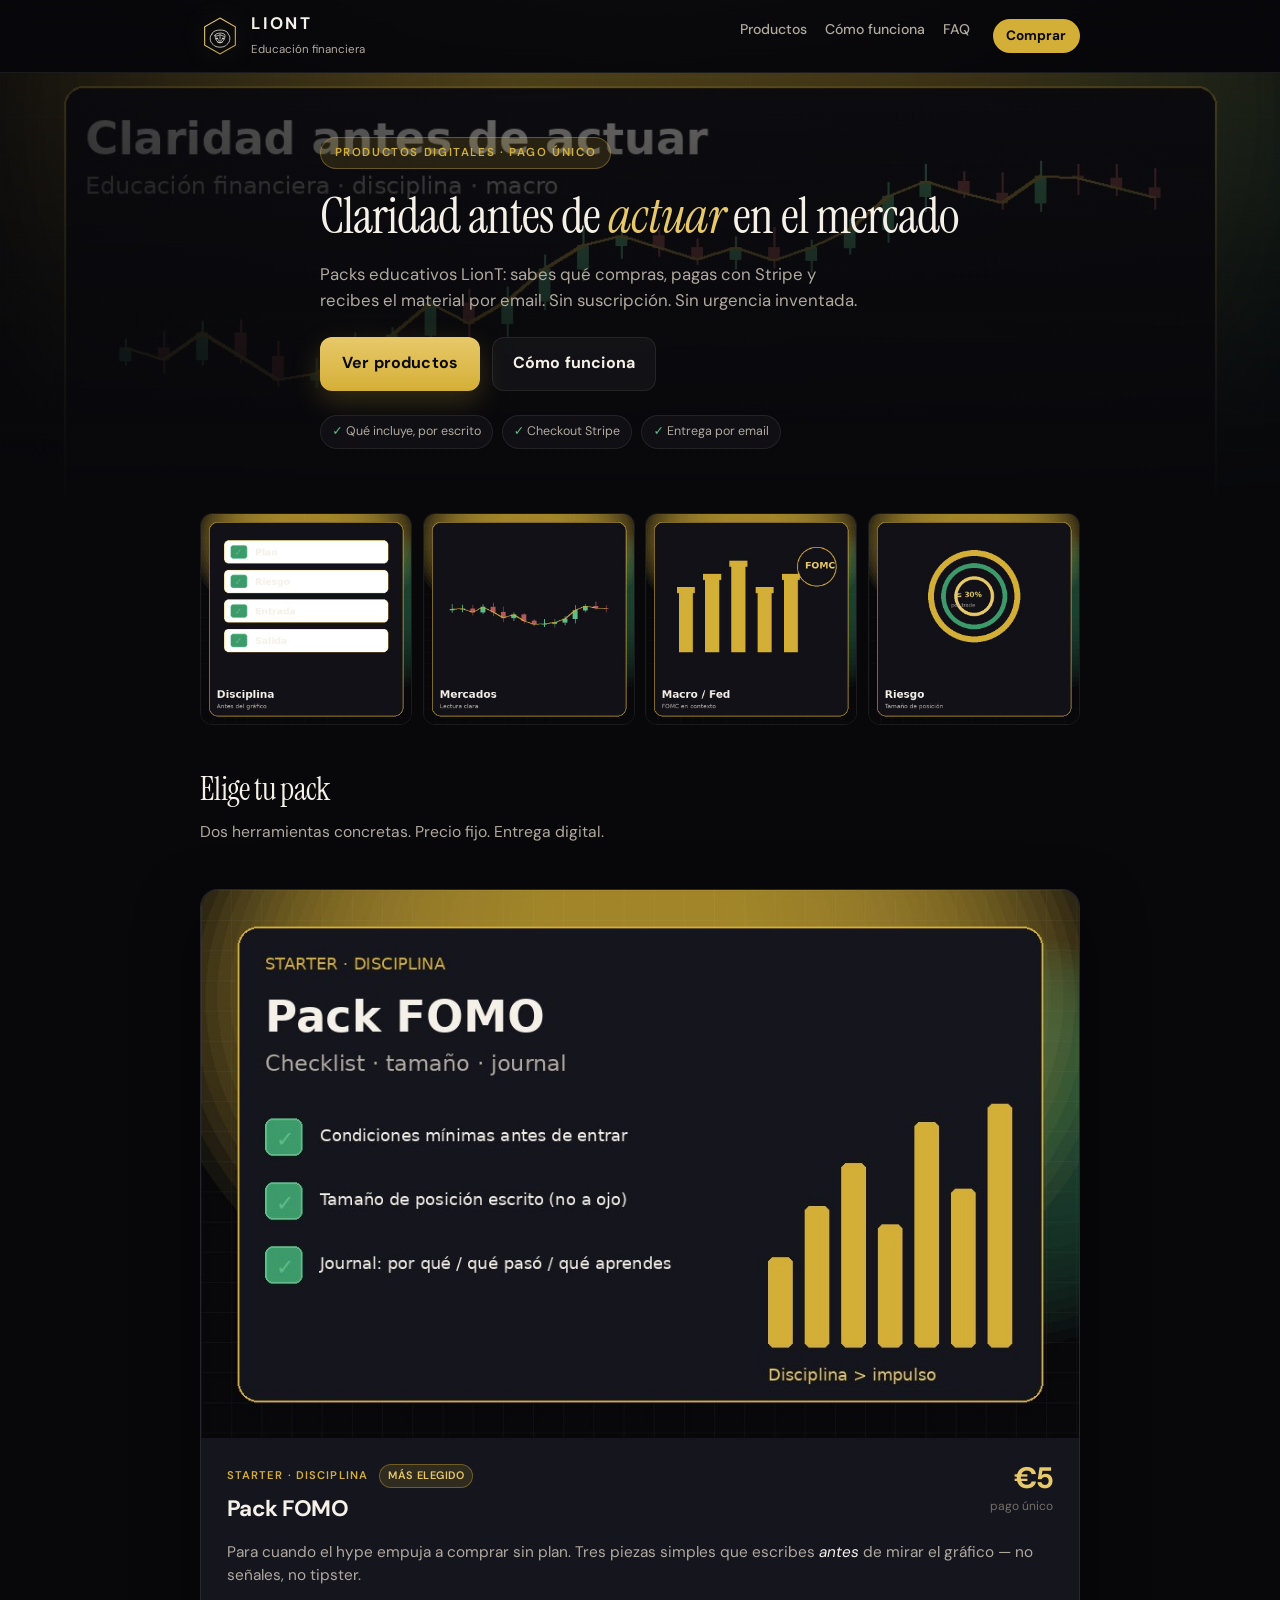
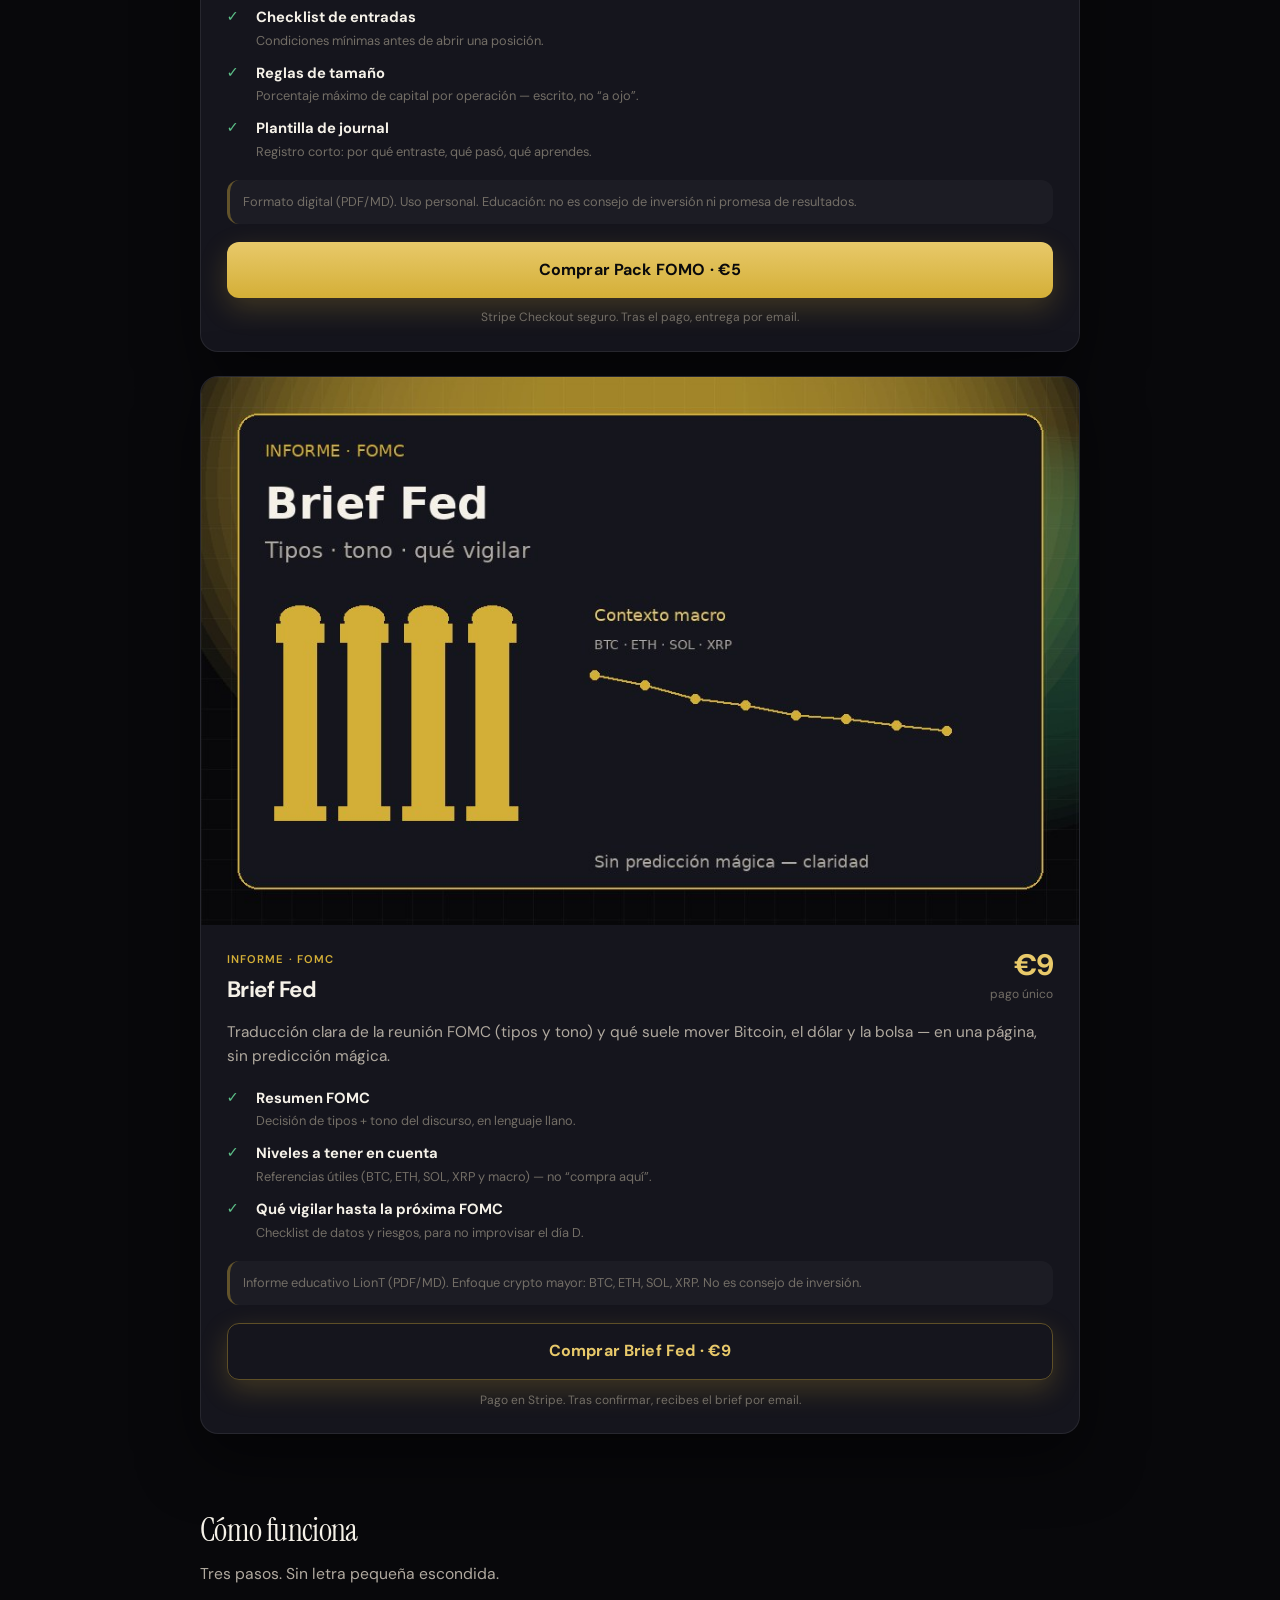
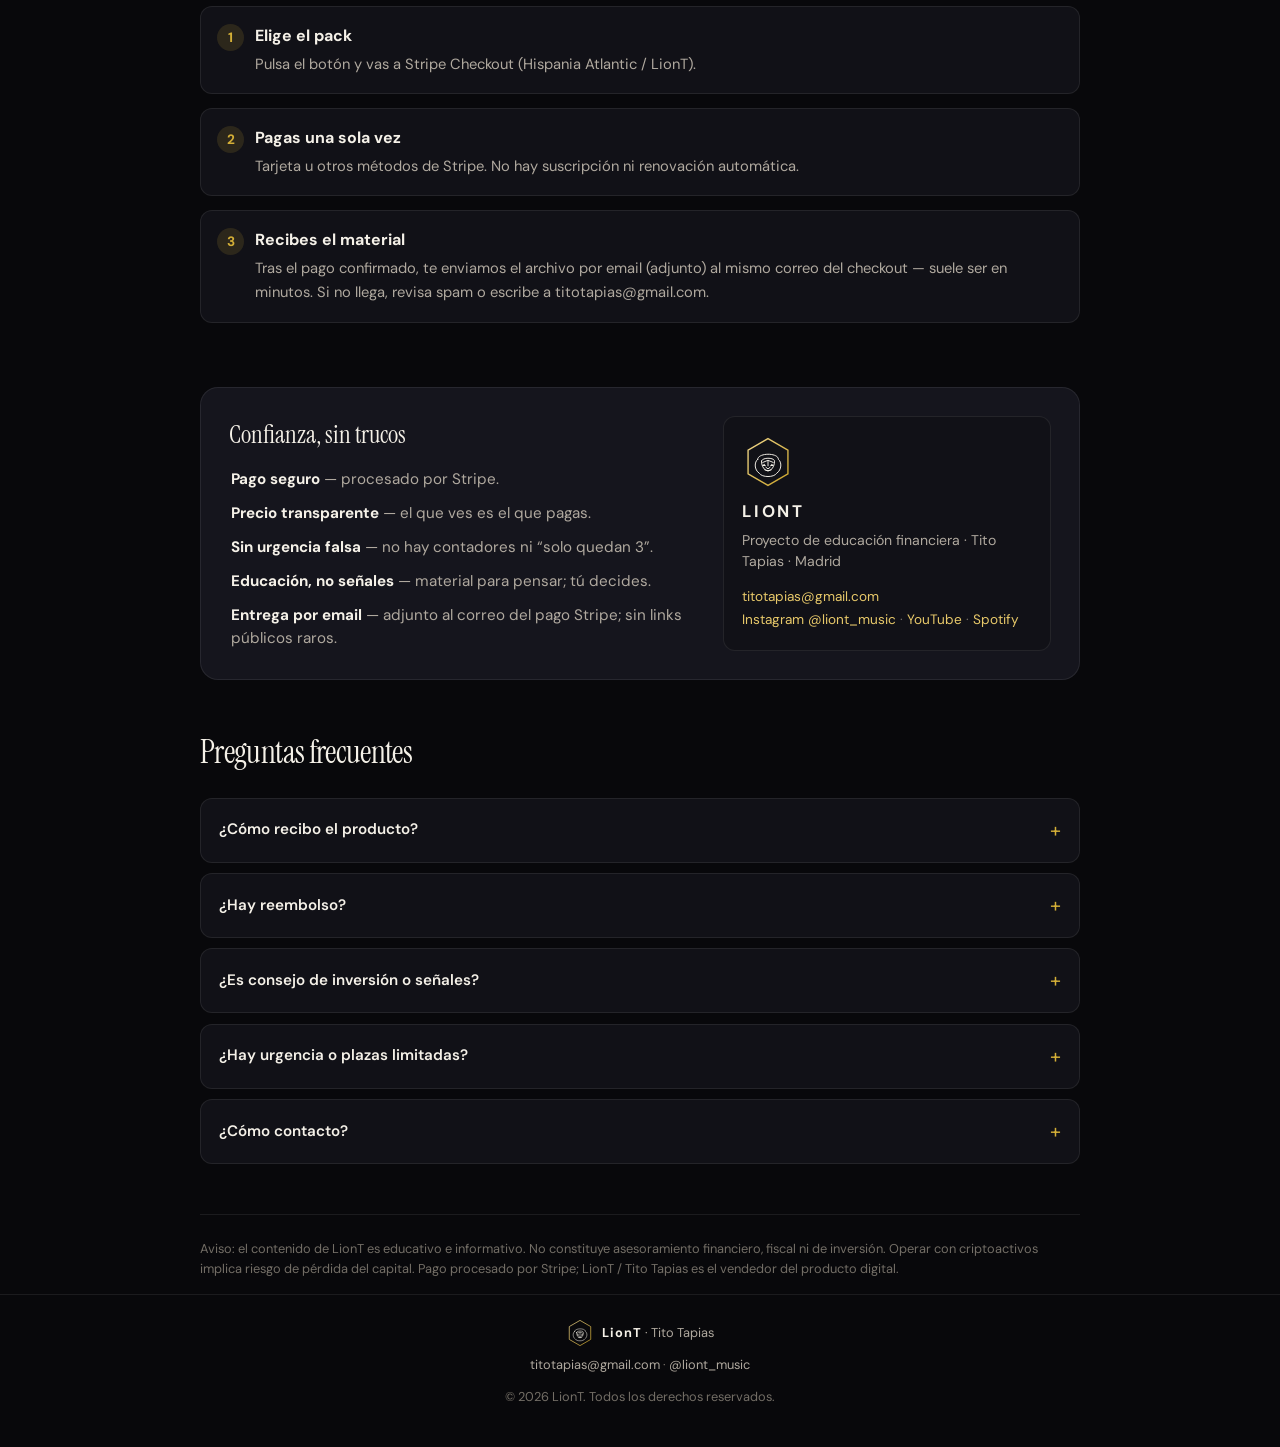
==== commit 8c39a55f: "Replace music album covers with finance education visuals Hero, product cards, and brand strip now u" ====
--- a/index.html
+++ b/index.html
@@ -62,11 +62,11 @@
       </div>
     </section>
 
-    <section class="brand-strip wrap" aria-label="Marca LionT">
-      <img src="assets/ibiza-sun.jpg" alt="Portada LionT — Ibiza Sun" width="480" height="480" loading="lazy" />
-      <img src="assets/la-dolce-vita.jpg" alt="Portada LionT — La Dolce Vita" width="480" height="480" loading="lazy" />
-      <img src="assets/boat-life.jpg" alt="Portada LionT — Boat Life" width="480" height="480" loading="lazy" />
-      <img src="assets/chasing-dreams.jpg" alt="Portada LionT — Chasing Dreams" width="480" height="480" loading="lazy" />
+    <section class="brand-strip wrap" aria-label="Temas LionT">
+      <img src="assets/strip-discipline.jpg" alt="Disciplina de trading — plan, riesgo, entrada, salida" width="480" height="480" loading="lazy" />
+      <img src="assets/strip-charts.jpg" alt="Lectura de mercados — gráficos claros" width="480" height="480" loading="lazy" />
+      <img src="assets/strip-macro.jpg" alt="Macro y Fed — contexto FOMC" width="480" height="480" loading="lazy" />
+      <img src="assets/strip-risk.jpg" alt="Gestión de riesgo — tamaño de posición" width="480" height="480" loading="lazy" />
     </section>
 
     <section class="products wrap" id="productos" aria-label="Productos">
@@ -77,7 +77,7 @@
 
       <article class="product" id="pack-fomo">
         <div class="product-visual">
-          <img src="assets/card-fomo.jpg" alt="Pack FOMO — visual LionT" width="800" height="500" loading="lazy" />
+          <img src="assets/card-fomo.jpg" alt="Pack FOMO — checklist de disciplina antes del gráfico" width="800" height="500" loading="lazy" />
         </div>
         <div class="product-body">
           <div class="product-top">
@@ -132,7 +132,7 @@
 
       <article class="product" id="brief-fed">
         <div class="product-visual">
-          <img src="assets/card-fed.jpg" alt="Brief Fed — visual LionT" width="800" height="500" loading="lazy" />
+          <img src="assets/card-fed.jpg" alt="Brief Fed — informe FOMC y contexto macro" width="800" height="500" loading="lazy" />
         </div>
         <div class="product-body">
           <div class="product-top">
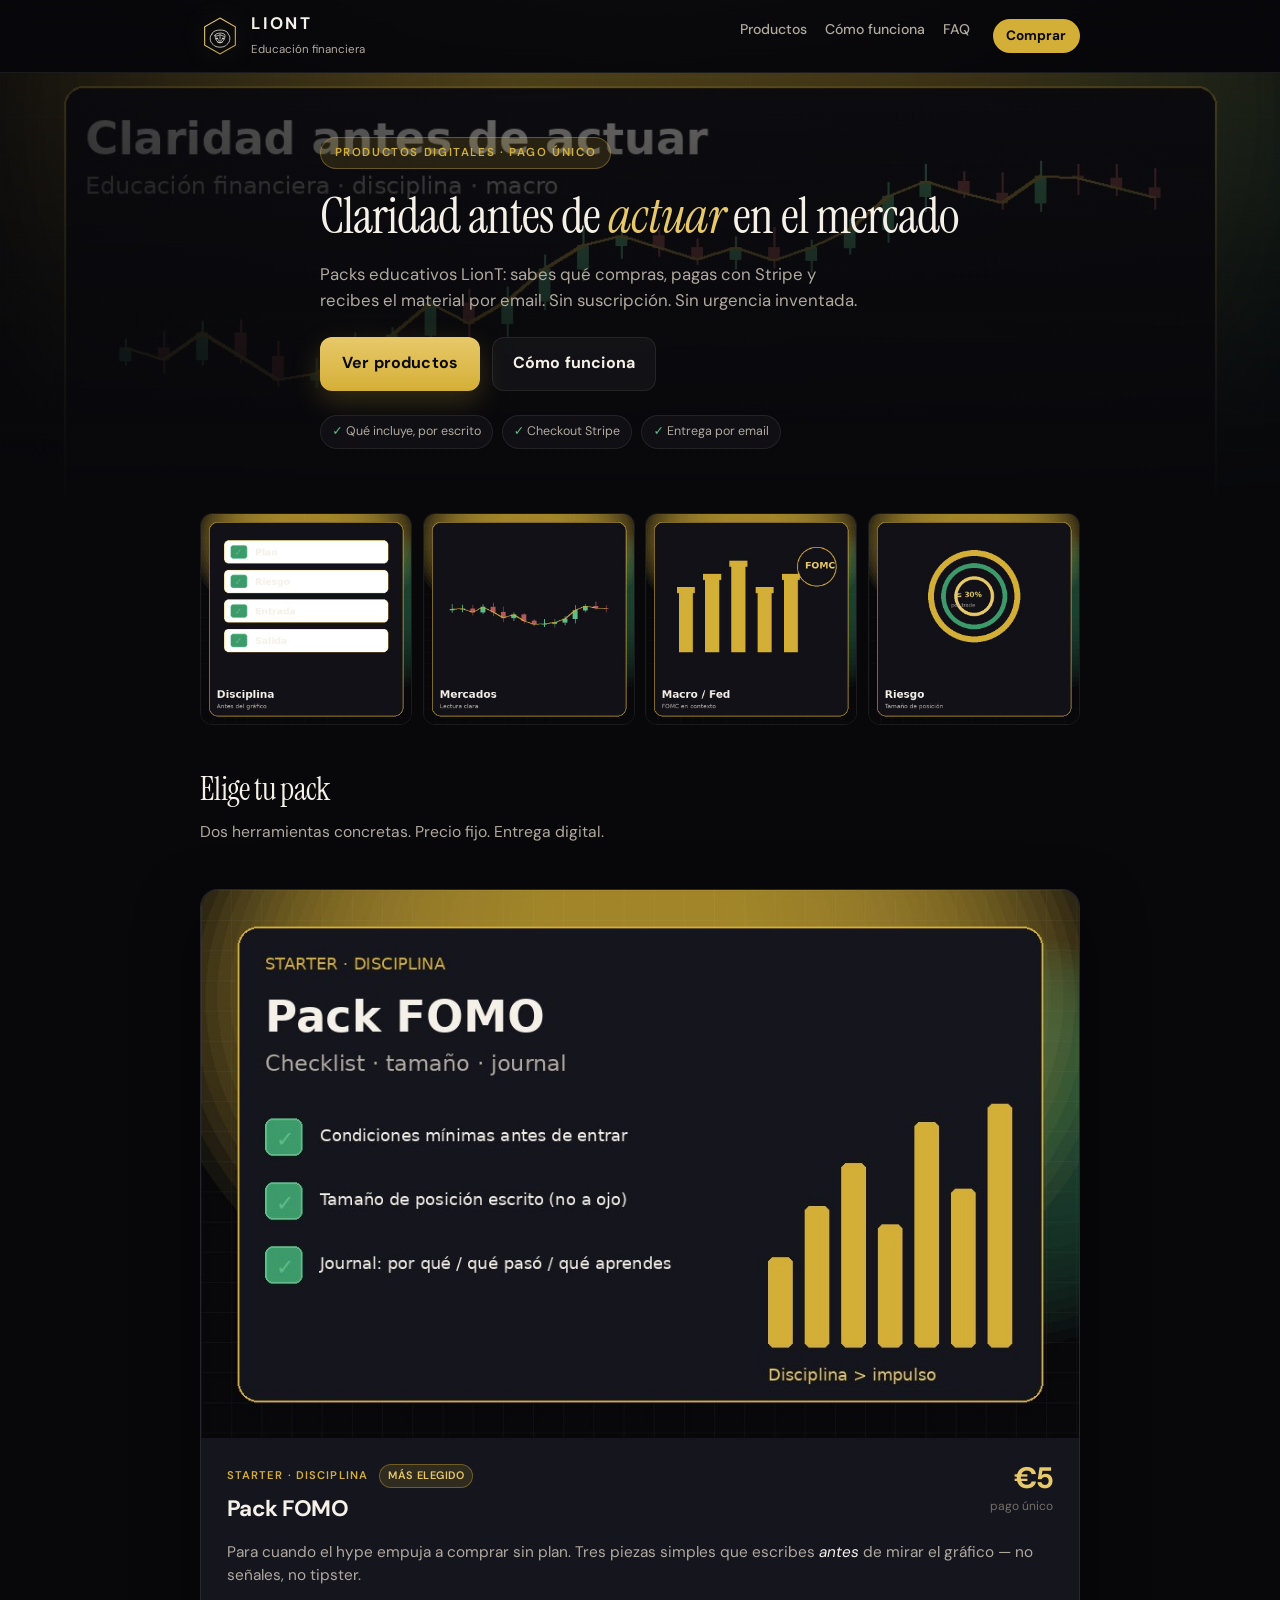
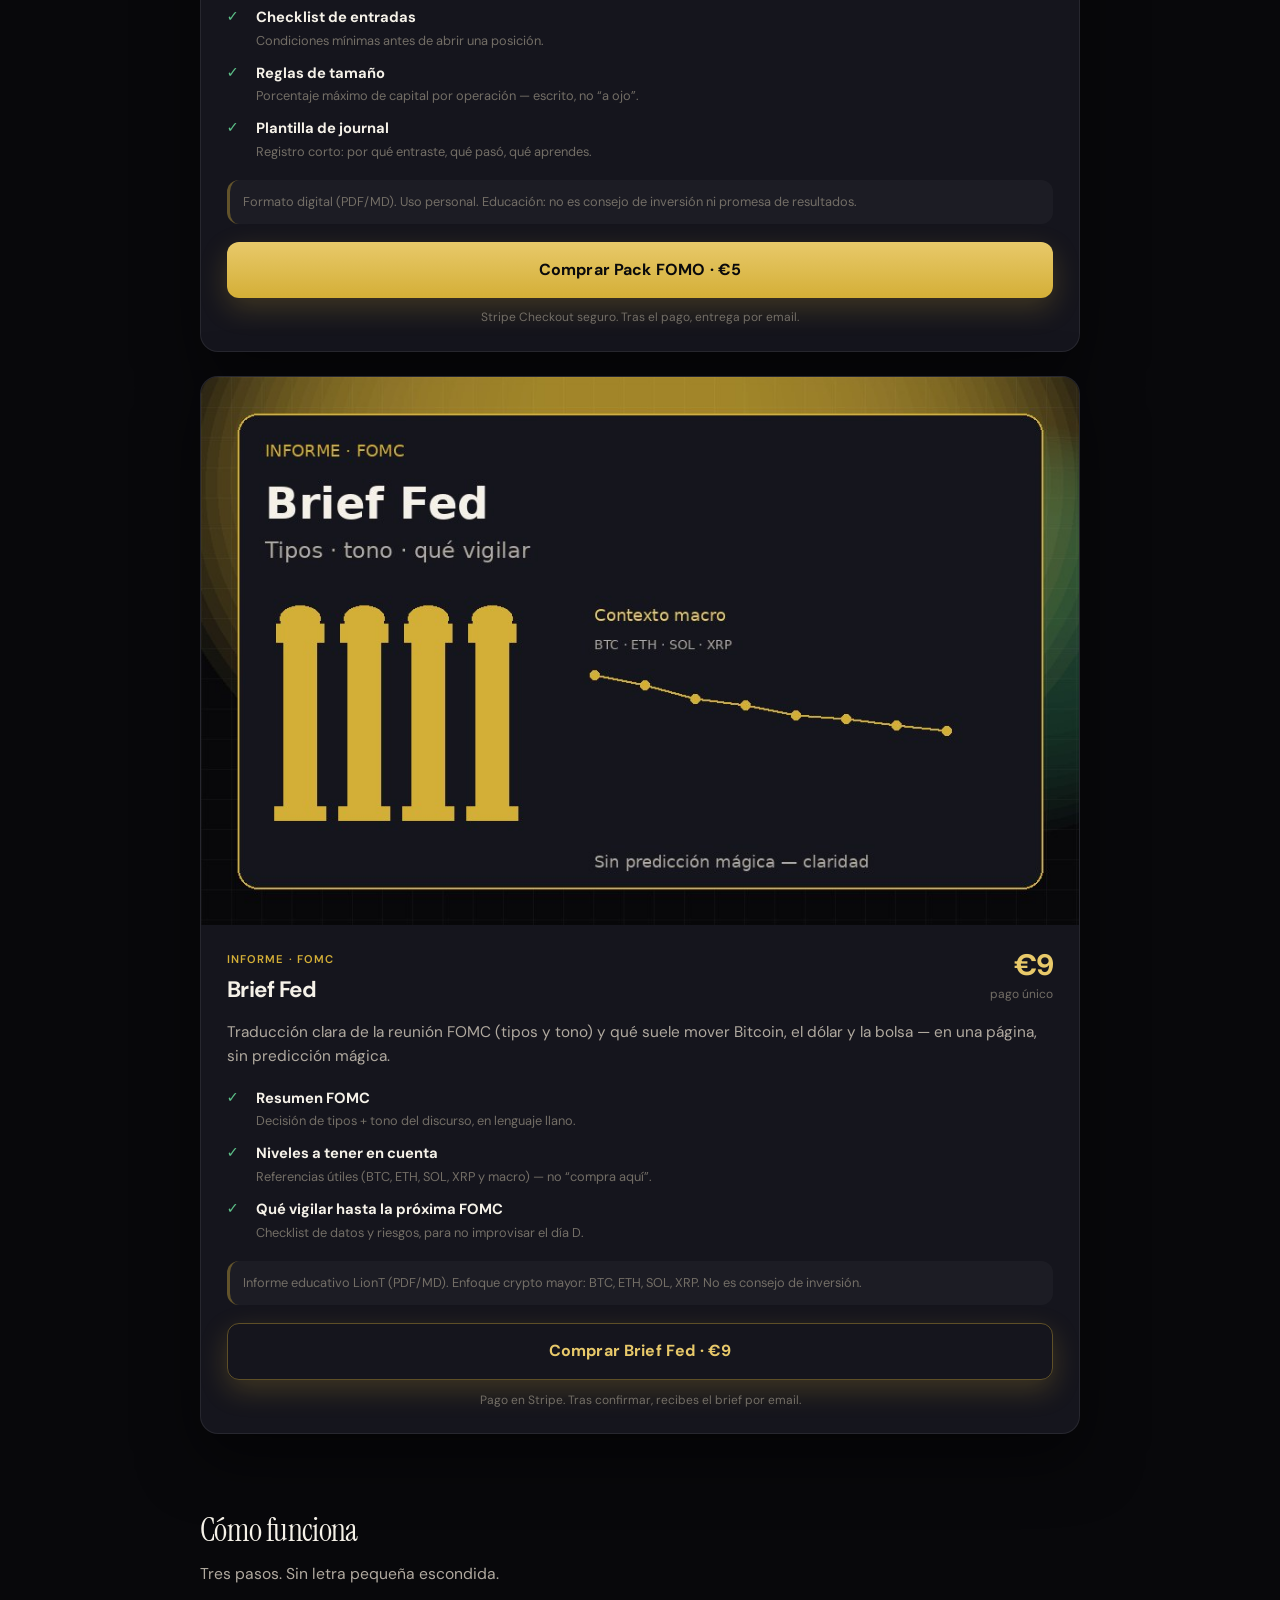
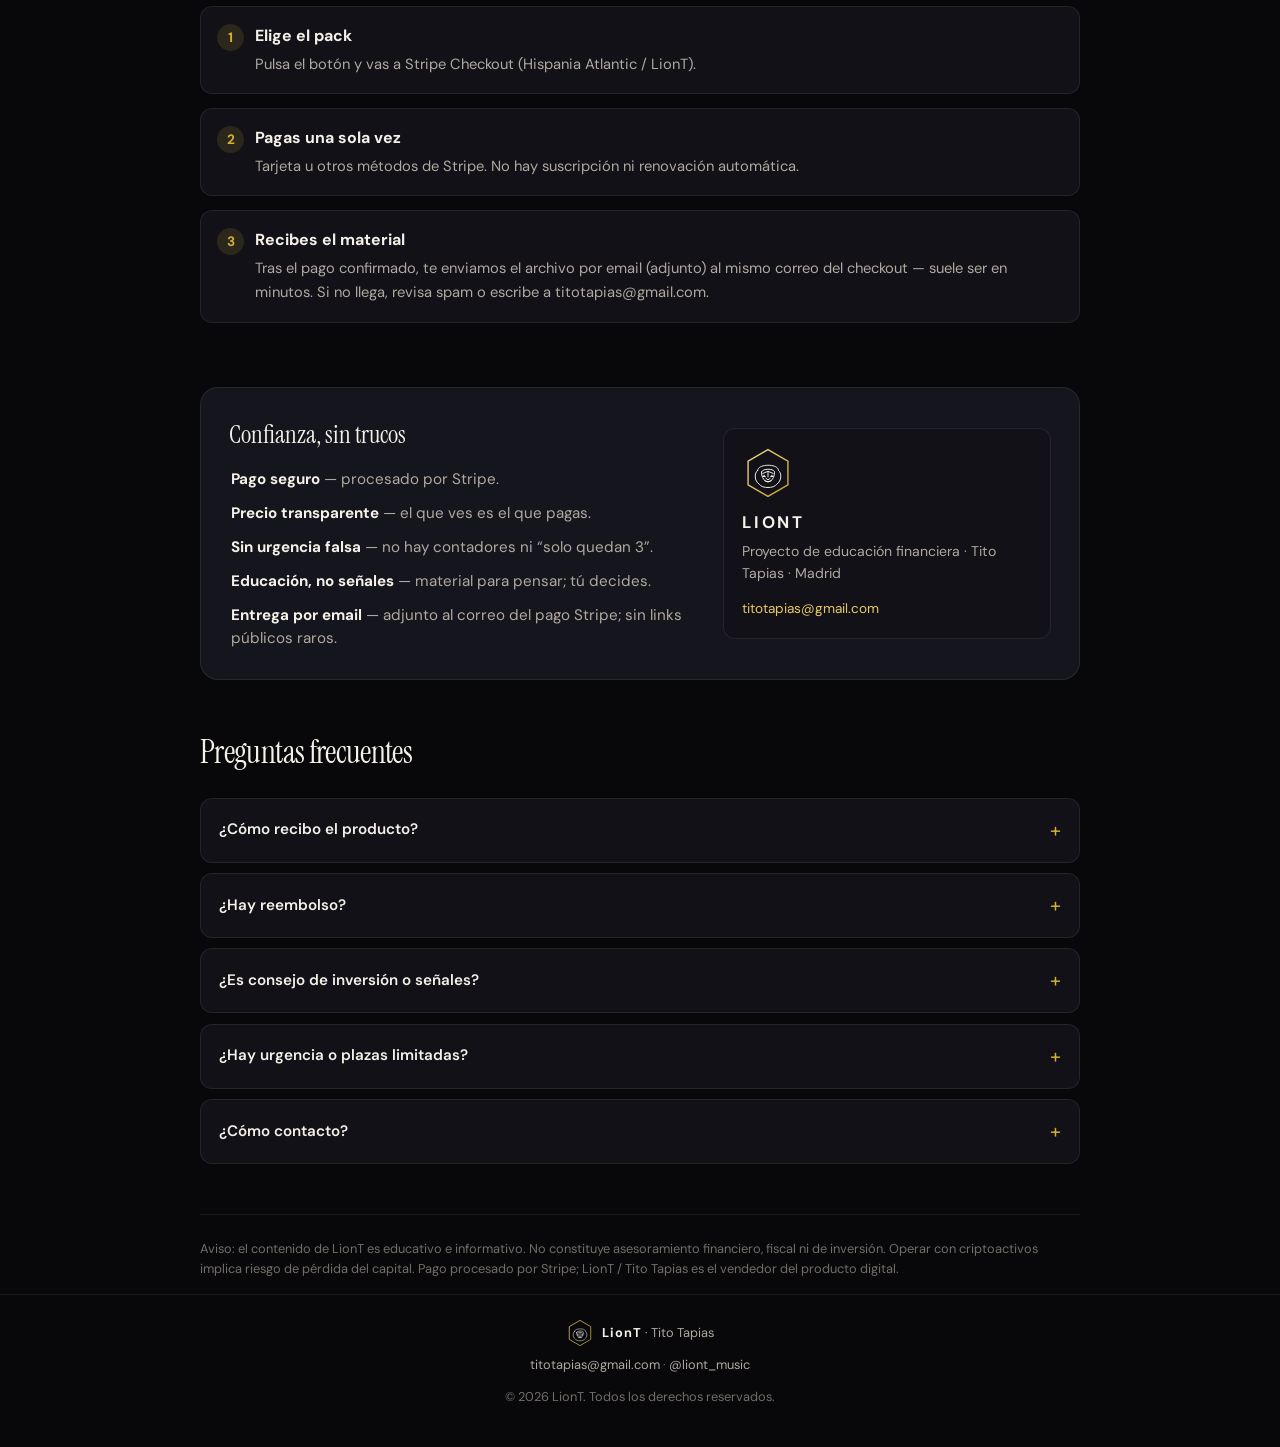
==== commit 92f437b4: "Shop footer: remove music socials; email-only contact" ====
--- a/index.html
+++ b/index.html
@@ -224,12 +224,7 @@
           <p class="seller-brand">LionT</p>
           <p class="seller-meta">Proyecto de educación financiera · Tito Tapias · Madrid</p>
           <p class="seller-links">
-            <a href="mailto:titotapias@gmail.com">titotapias@gmail.com</a><br />
-            <a href="https://www.instagram.com/liont_music/" rel="noopener noreferrer" target="_blank">Instagram @liont_music</a>
-            ·
-            <a href="https://www.youtube.com/@liont_music" rel="noopener noreferrer" target="_blank">YouTube</a>
-            ·
-            <a href="https://open.spotify.com/artist/113niAnyjHQBDFB5oDTy4Y" rel="noopener noreferrer" target="_blank">Spotify</a>
+            <a href="mailto:titotapias@gmail.com">titotapias@gmail.com</a>
           </p>
         </div>
       </div>
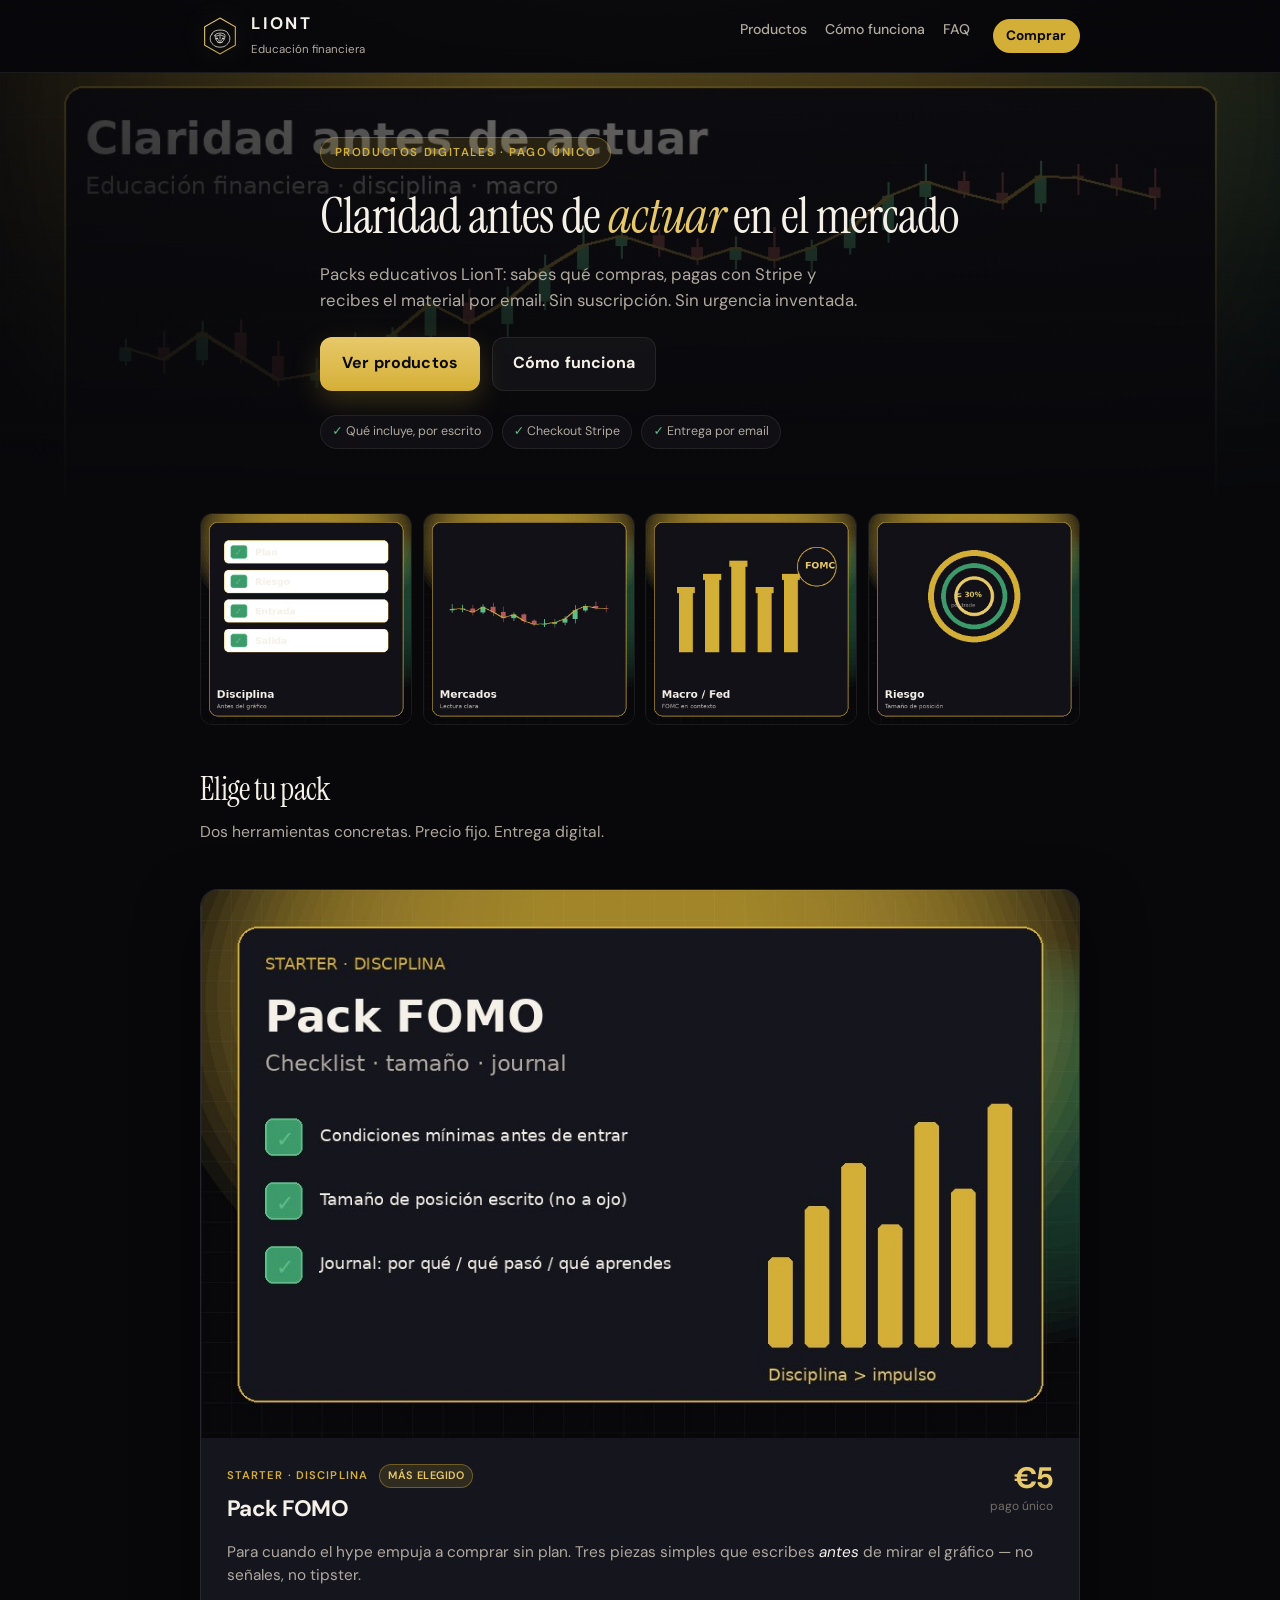
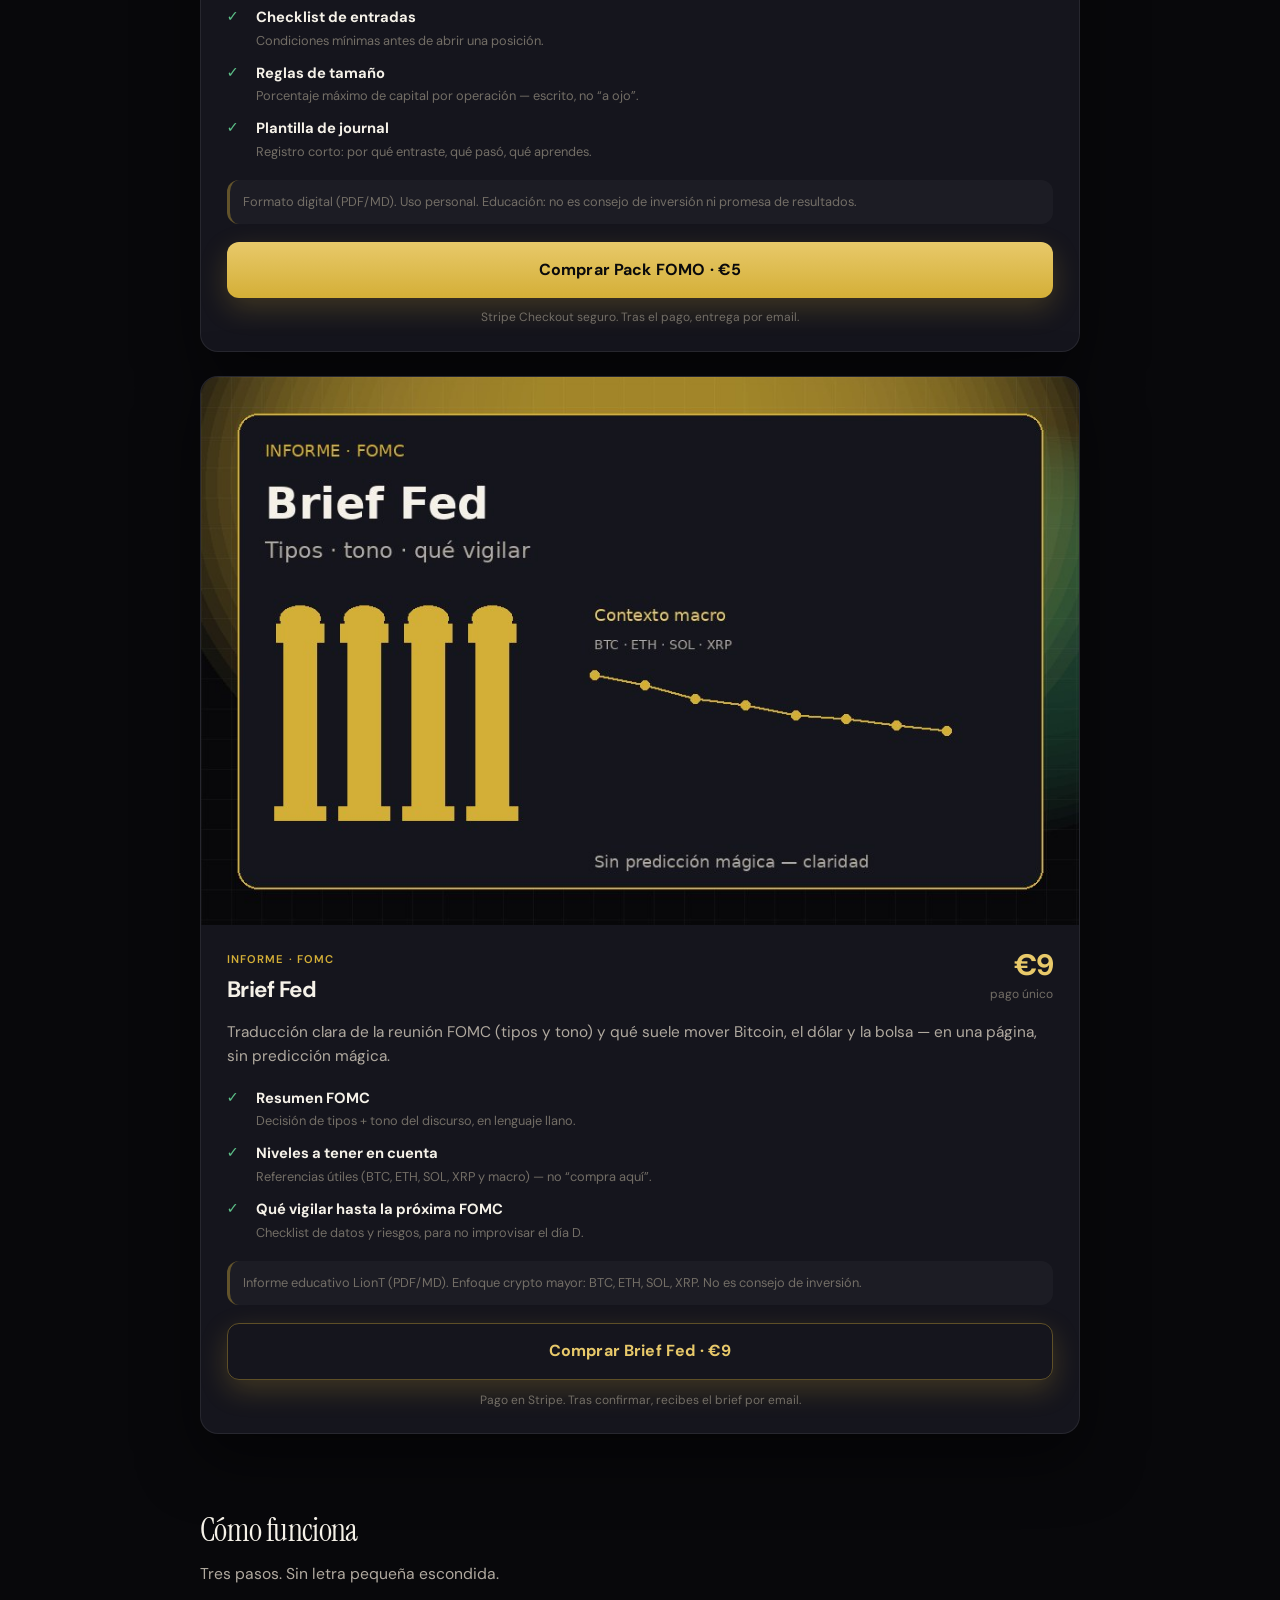
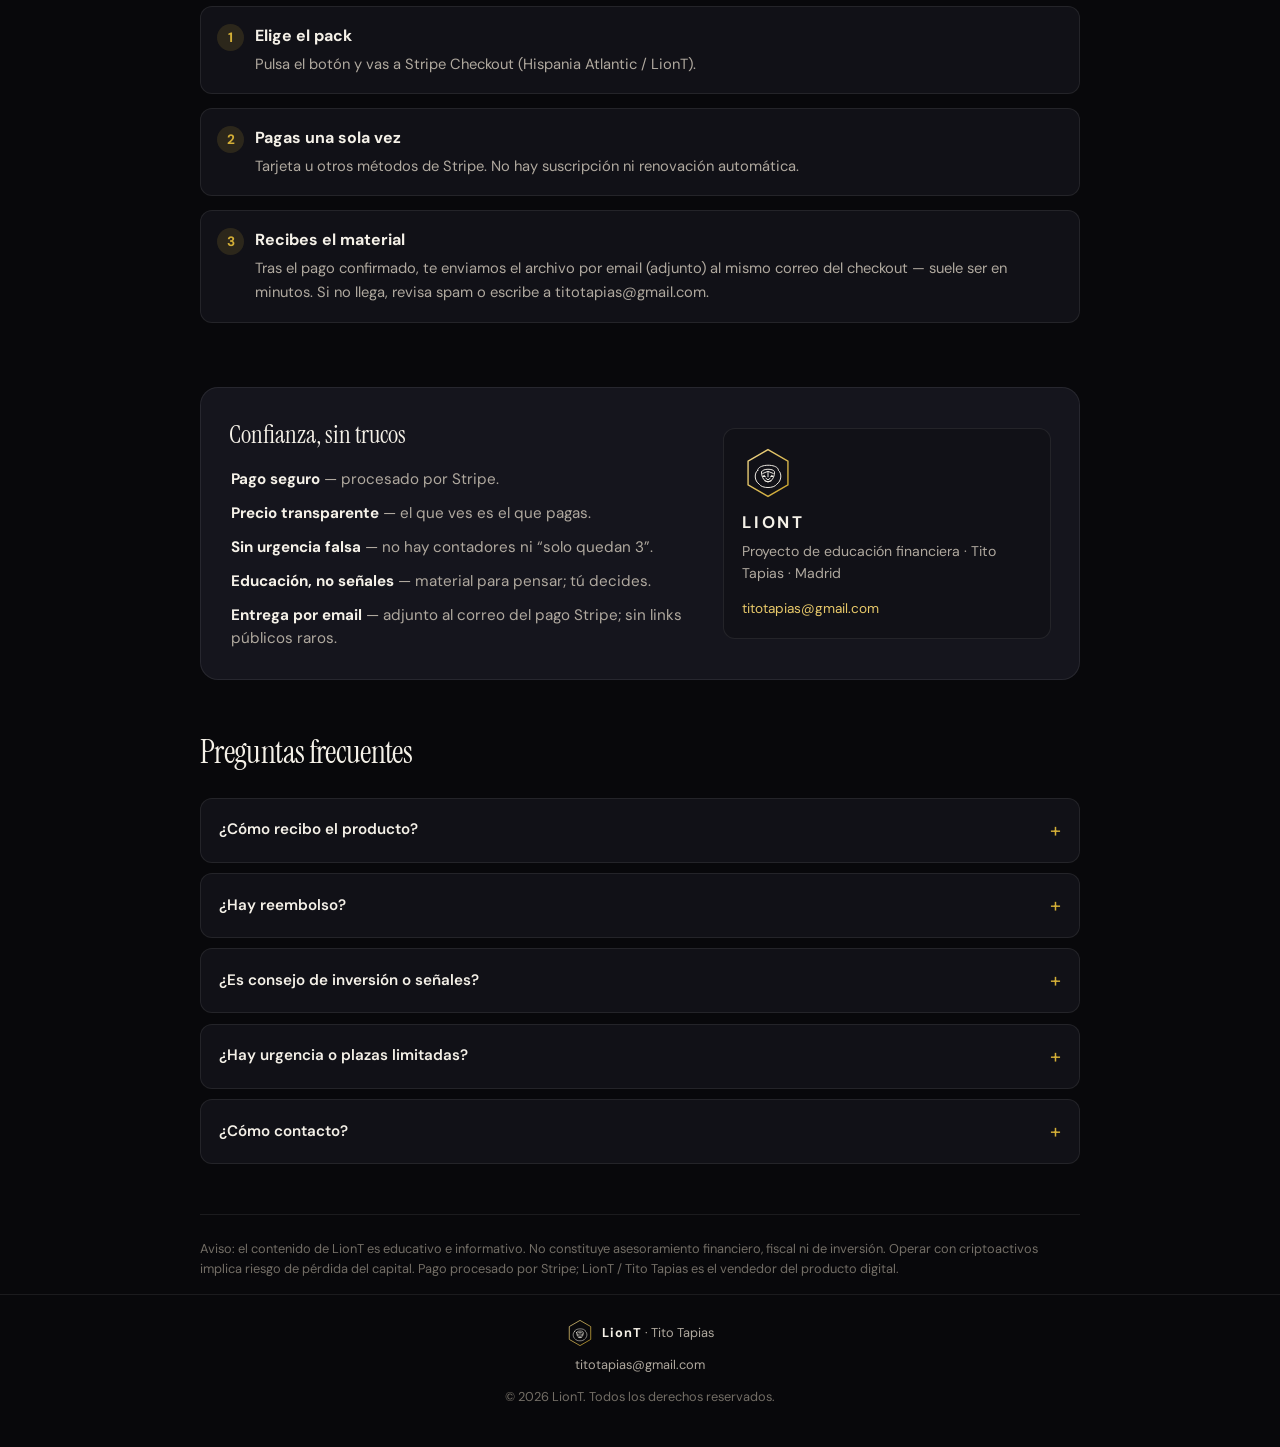
==== commit 4dd6c132: "Shop footer: drop Instagram music handle; email only" ====
--- a/index.html
+++ b/index.html
@@ -294,8 +294,6 @@
       </div>
       <p>
         <a href="mailto:titotapias@gmail.com">titotapias@gmail.com</a>
-        ·
-        <a href="https://www.instagram.com/liont_music/" rel="noopener noreferrer" target="_blank">@liont_music</a>
       </p>
       <p class="footer-copy">© <span id="y"></span> LionT. Todos los derechos reservados.</p>
     </div>
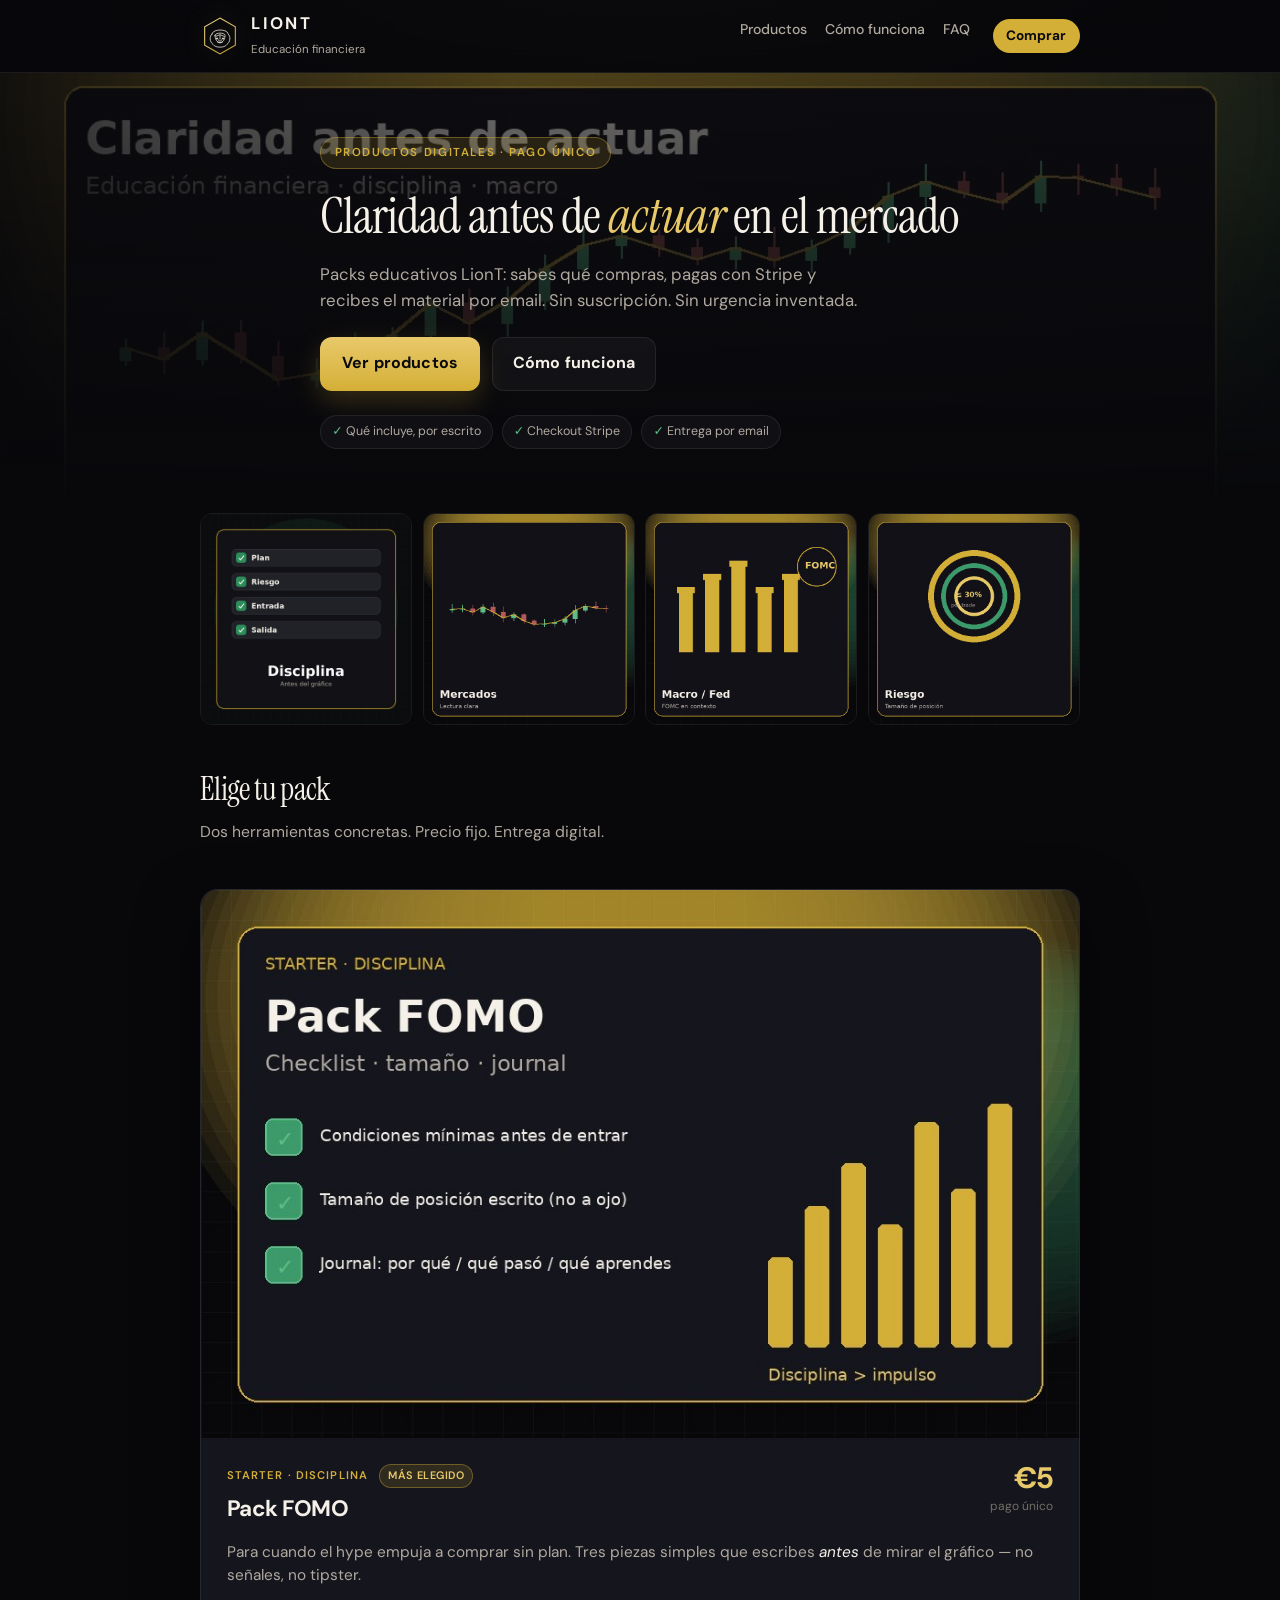
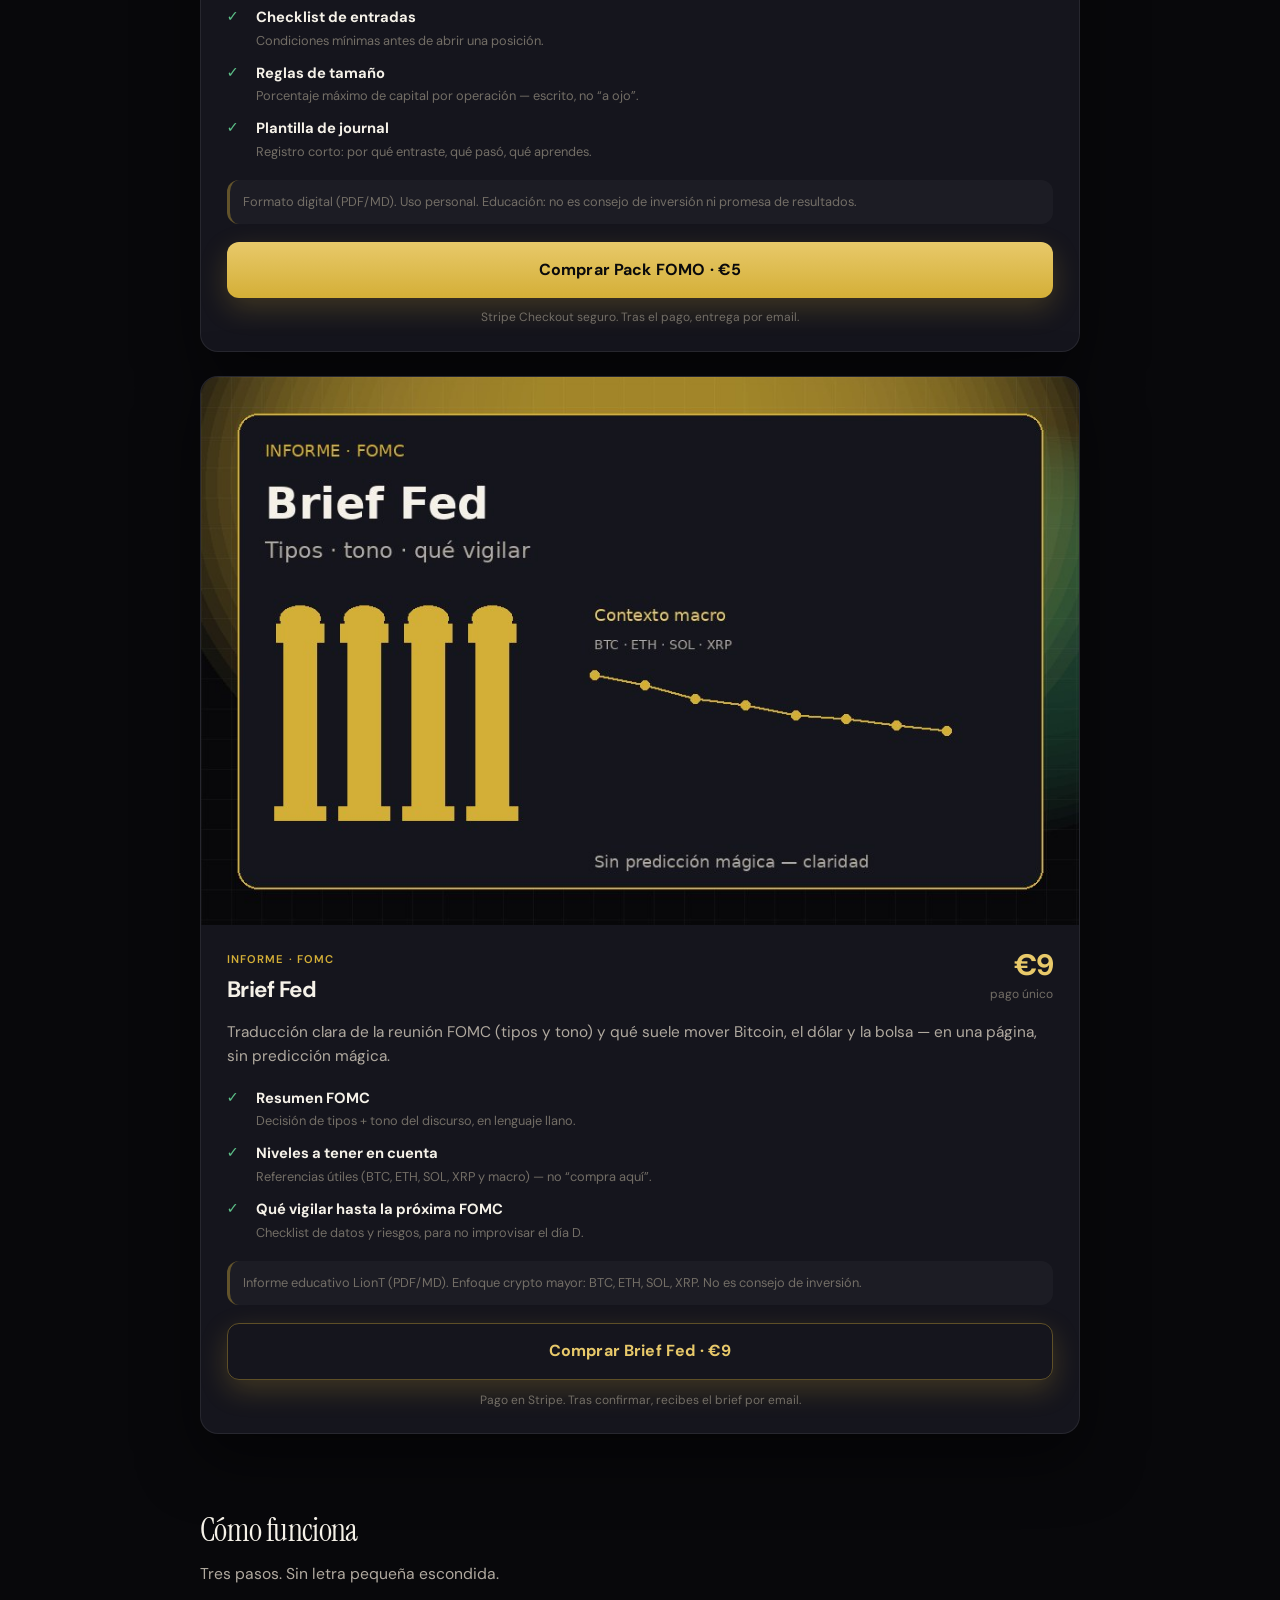
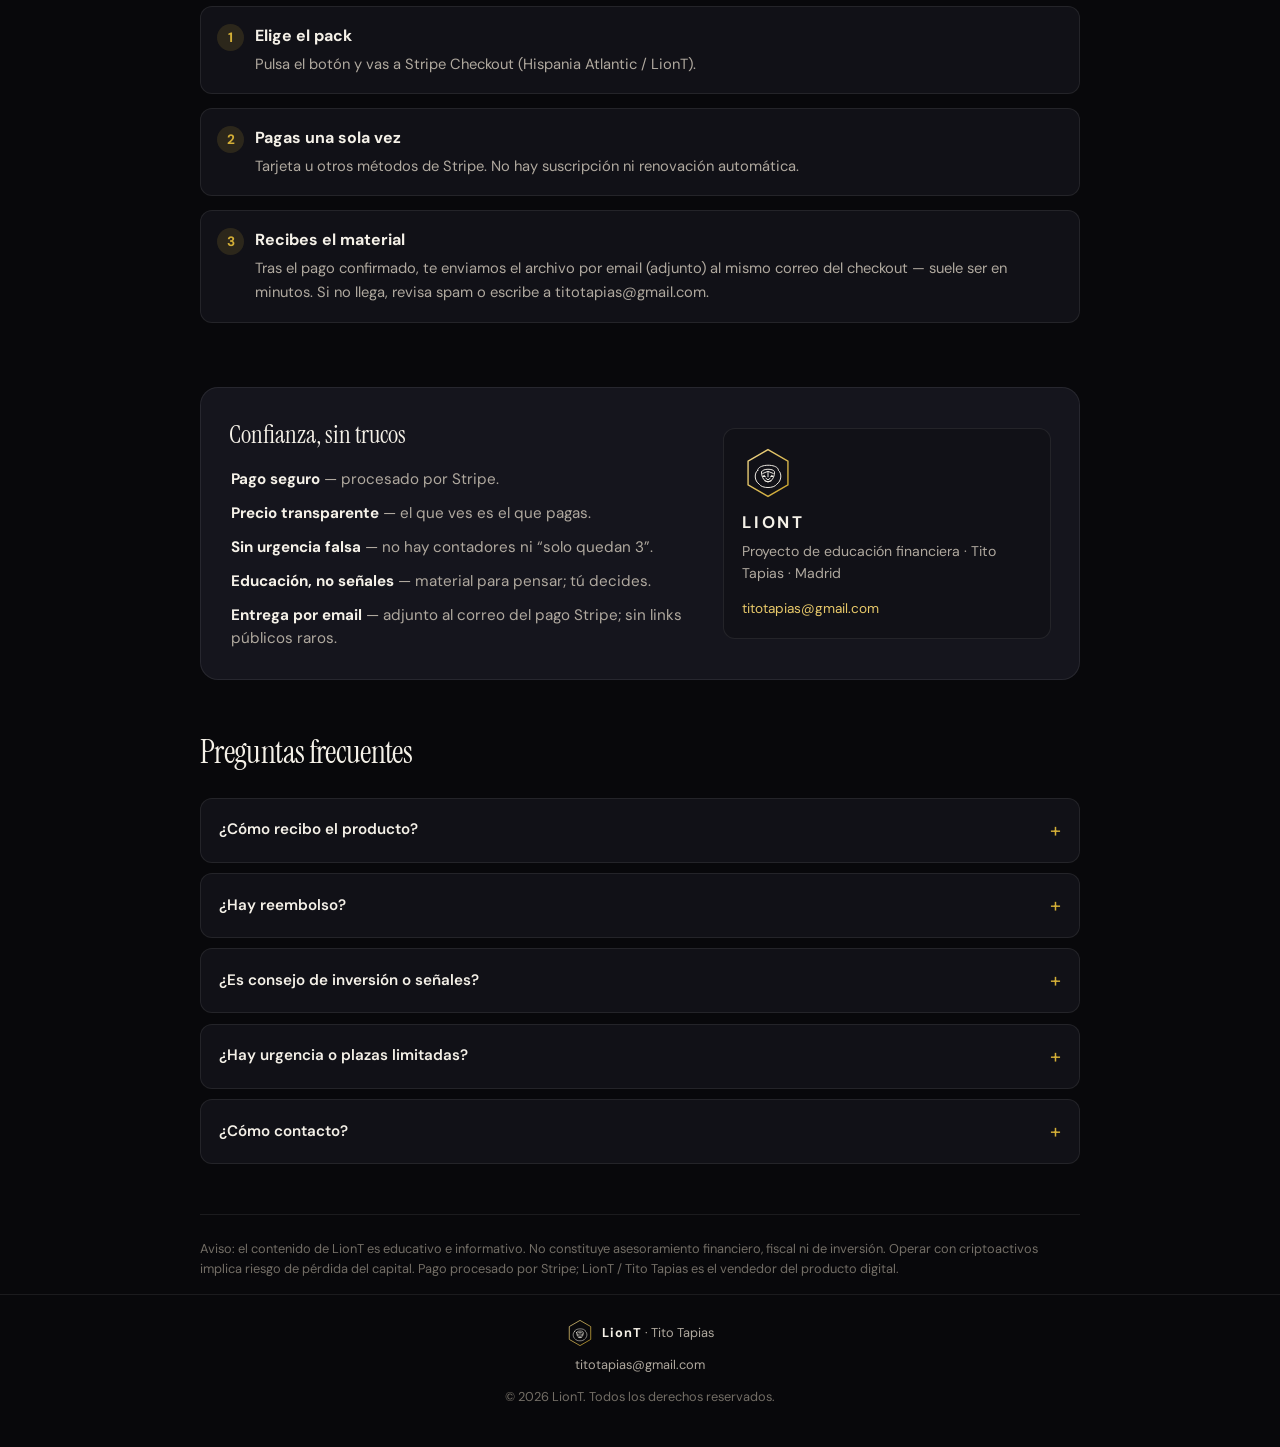
==== commit 4999d557: "QA fix: strip-discipline contrast + sticky bar to Stripe; P0 music links already gone" ====
--- a/index.html
+++ b/index.html
@@ -301,8 +301,8 @@
   <script>document.getElementById("y").textContent = new Date().getFullYear();</script>
 
   <div class="mobile-buybar" role="region" aria-label="Comprar rápido">
-    <a class="cta cta-primary" href="#pack-fomo">FOMO · €5</a>
-    <a class="cta cta-secondary" href="#brief-fed">Fed · €9</a>
+    <a class="cta cta-primary" href="https://buy.stripe.com/14A7sL5x69T32QE1RHbII01" rel="noopener noreferrer" target="_blank">FOMO · €5</a>
+    <a class="cta cta-secondary" href="https://buy.stripe.com/28EfZhbVu5CN9f267XbII02" rel="noopener noreferrer" target="_blank">Fed · €9</a>
   </div>
 </body>
 </html>
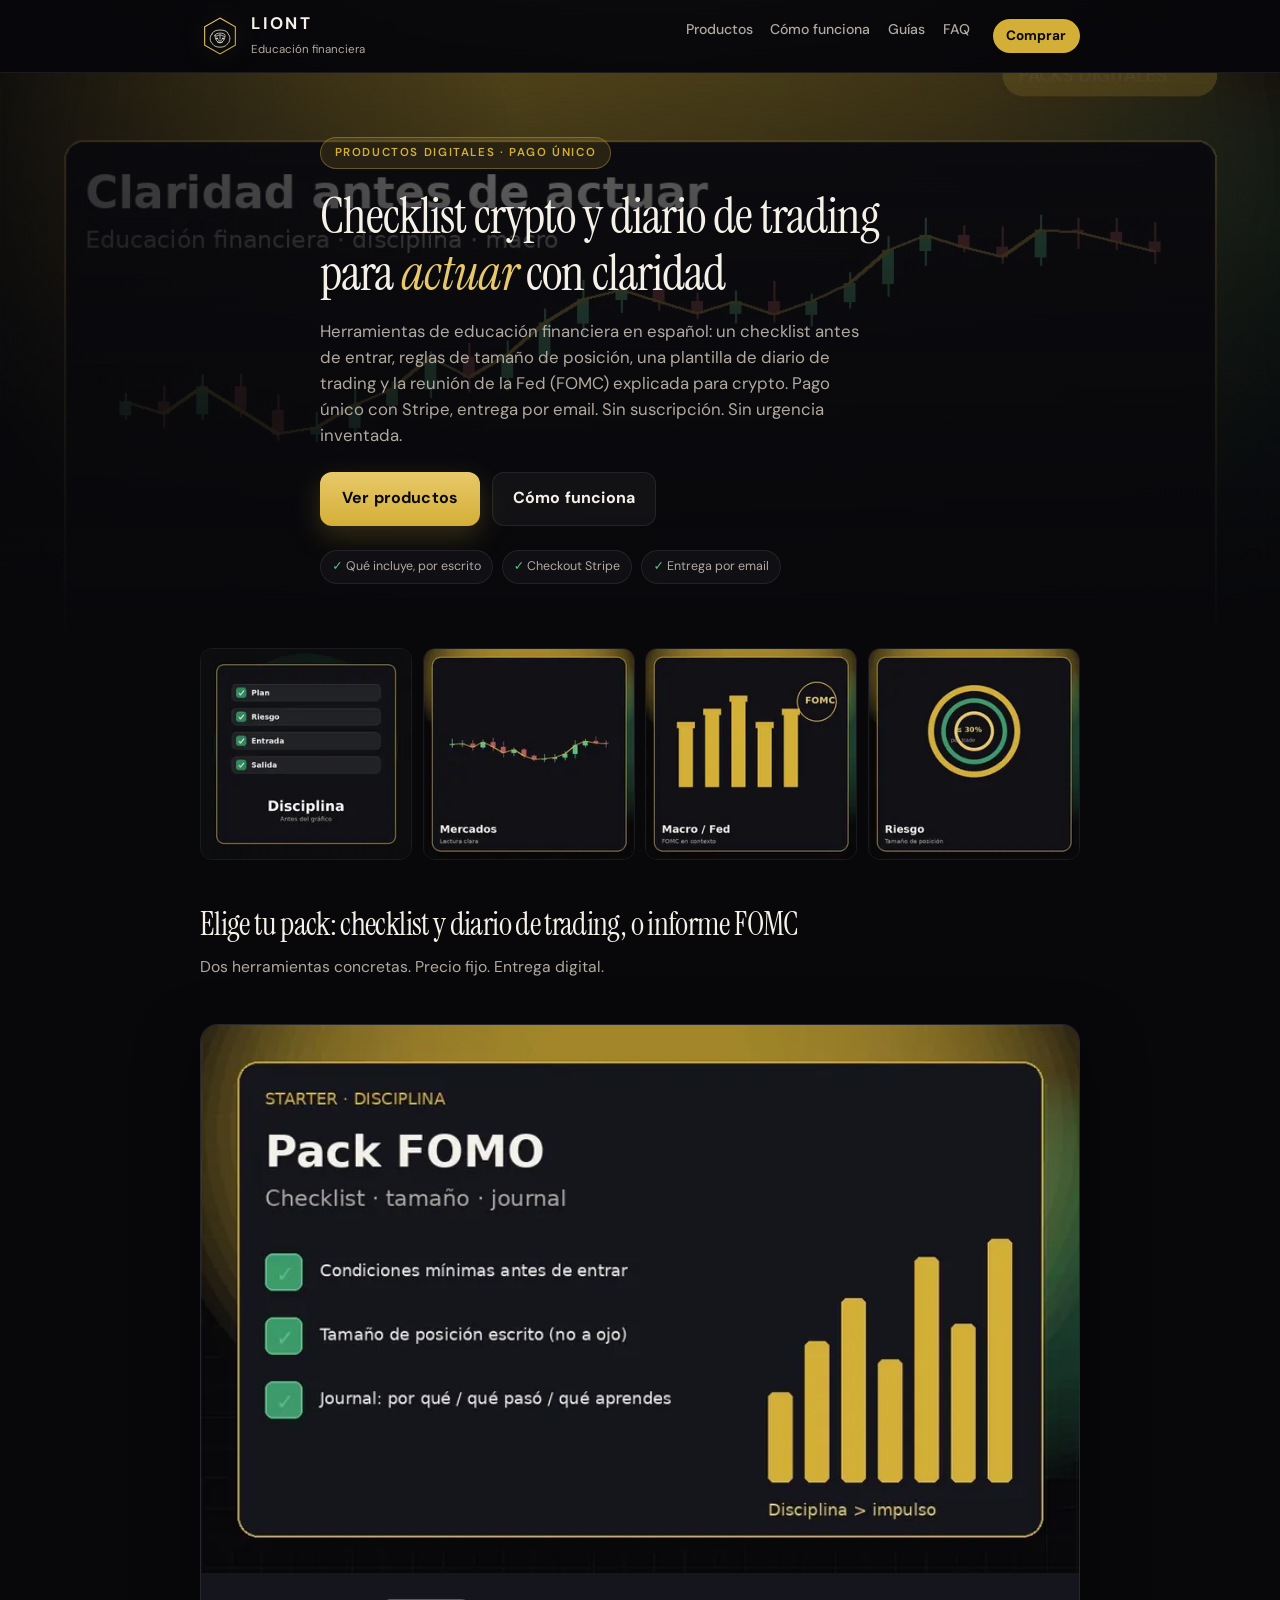
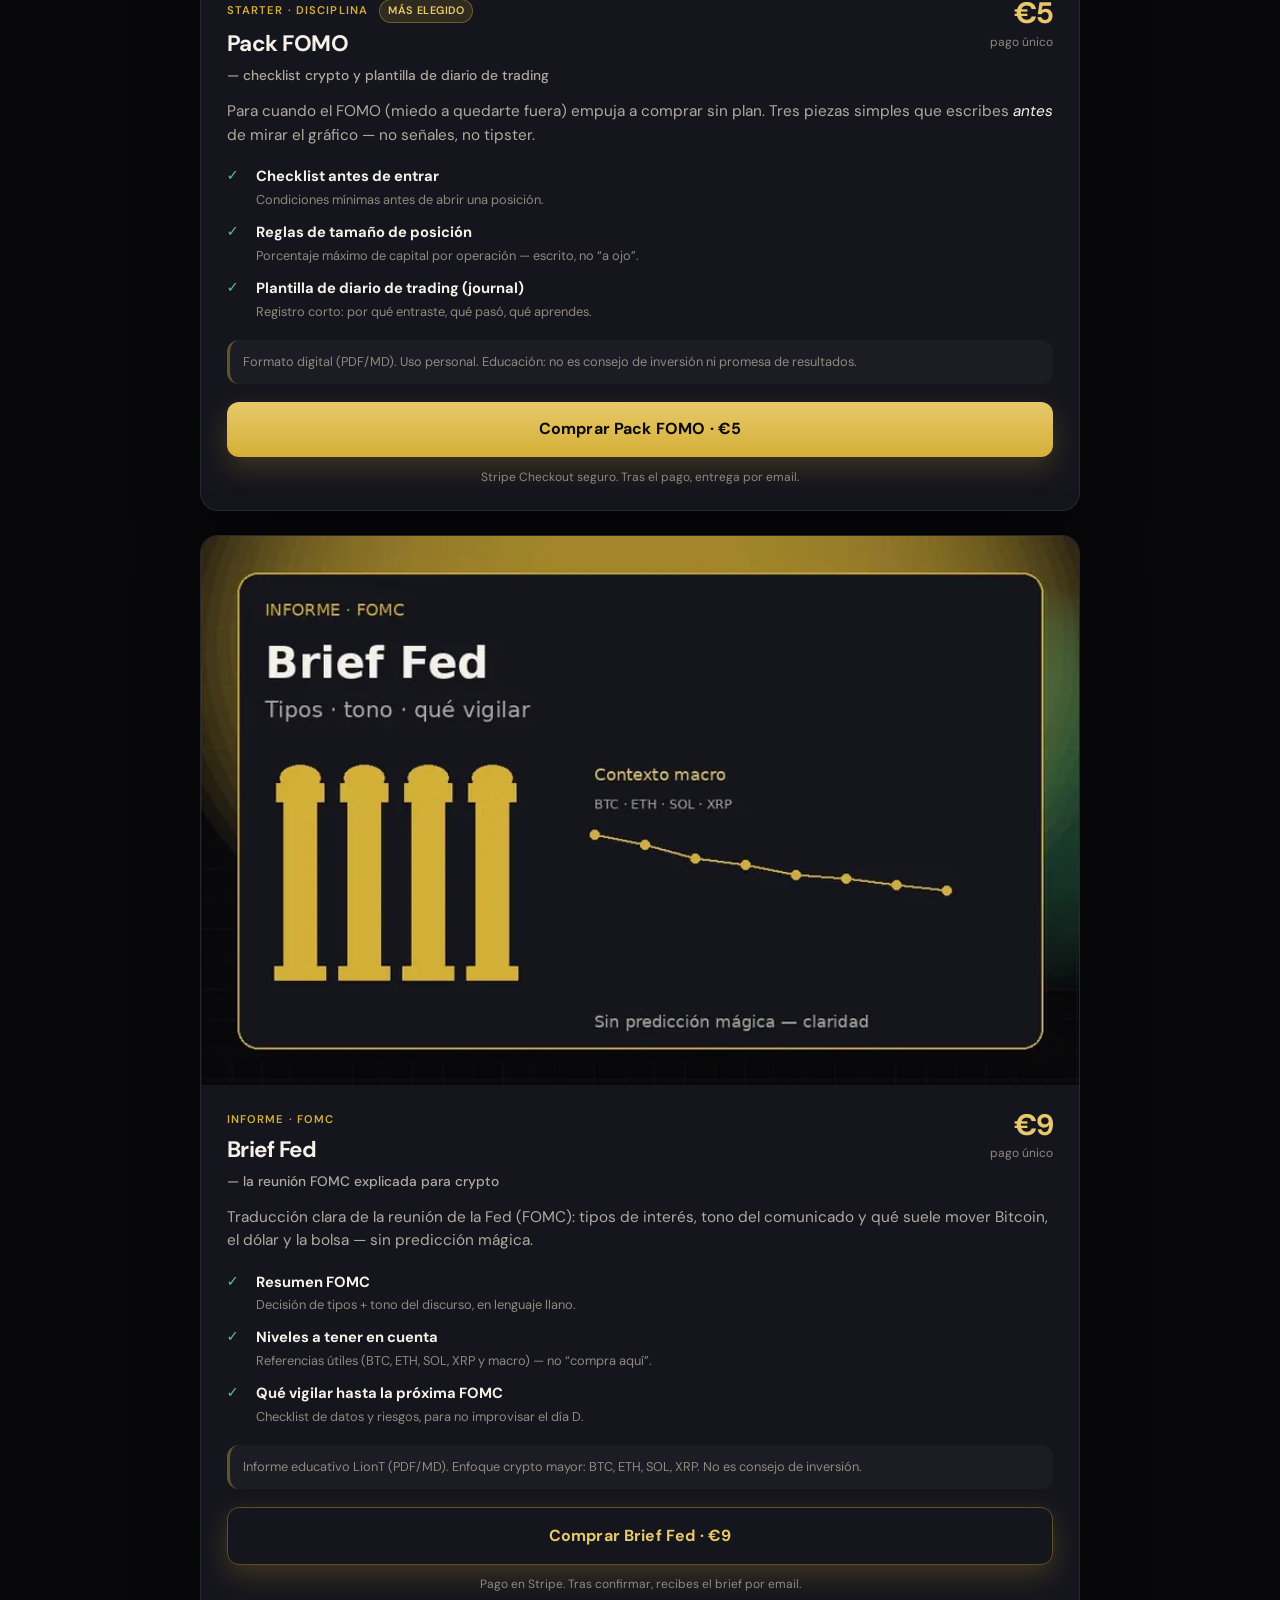
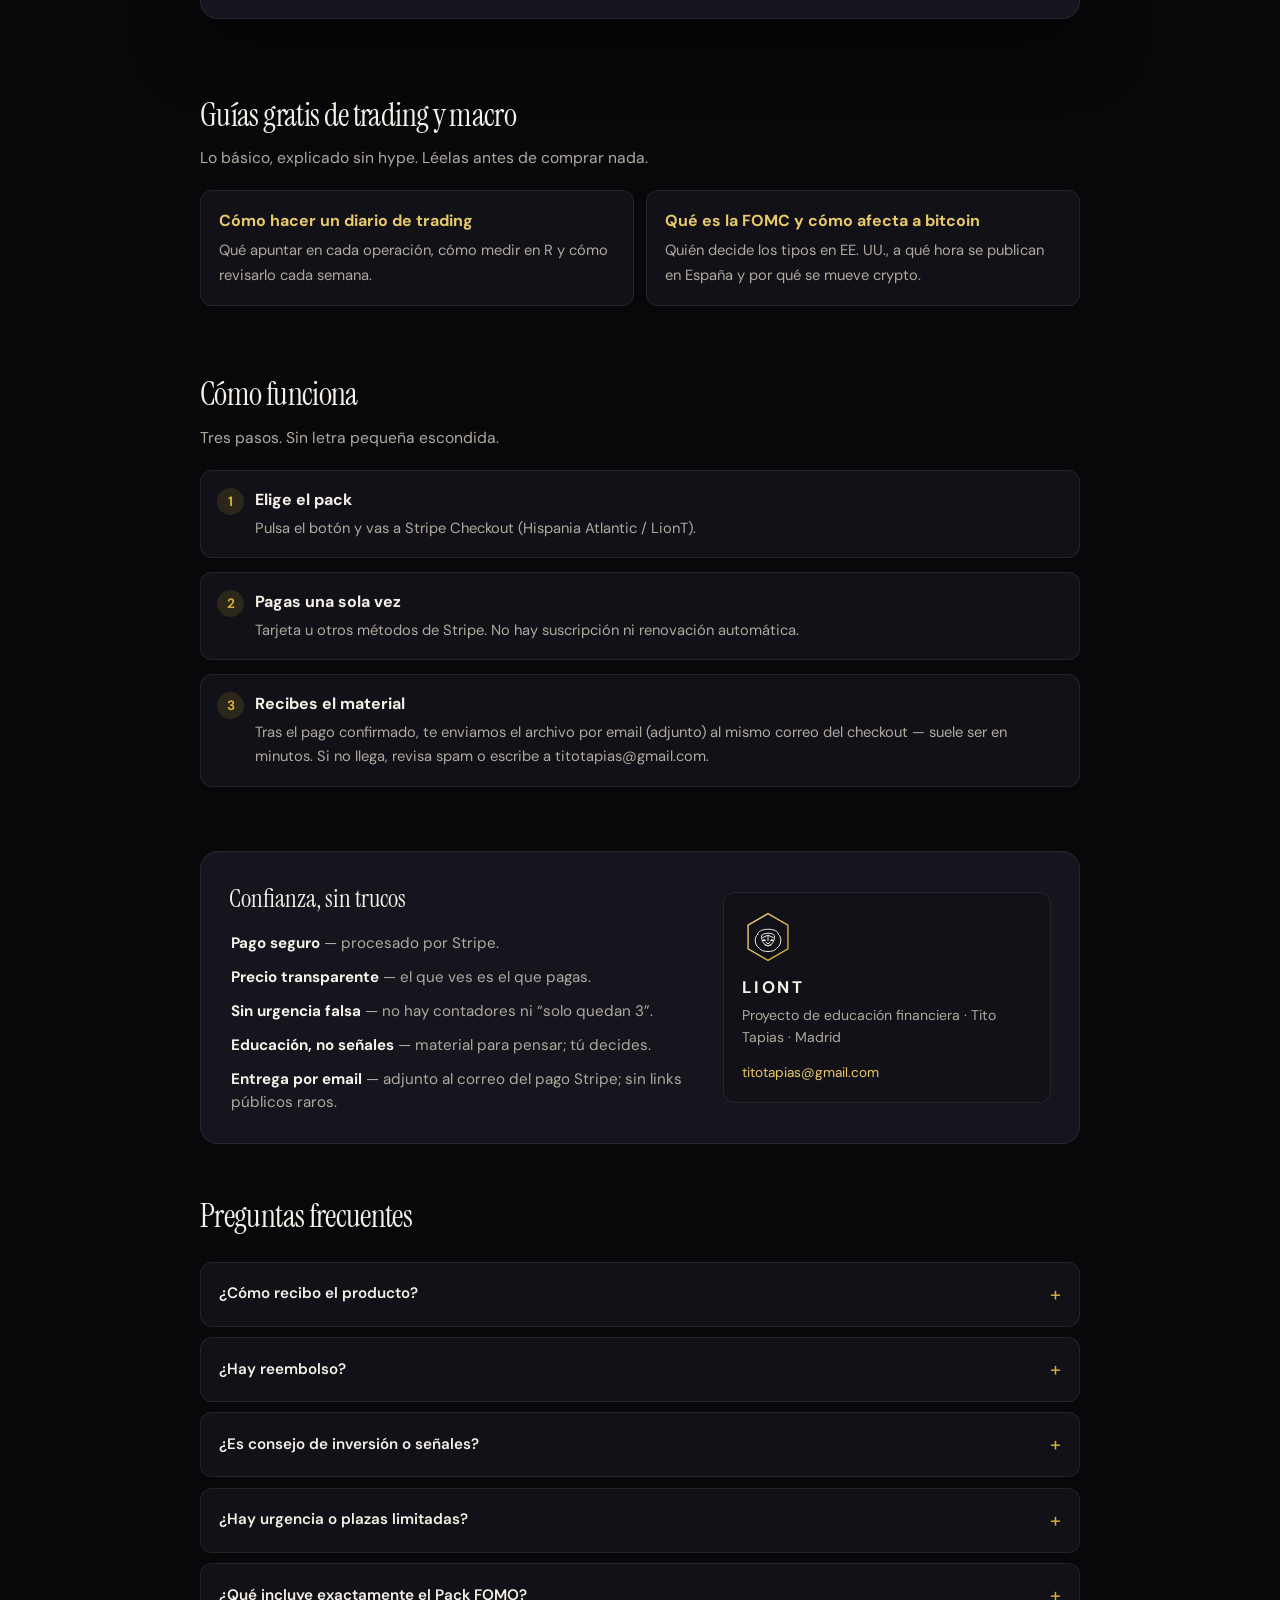
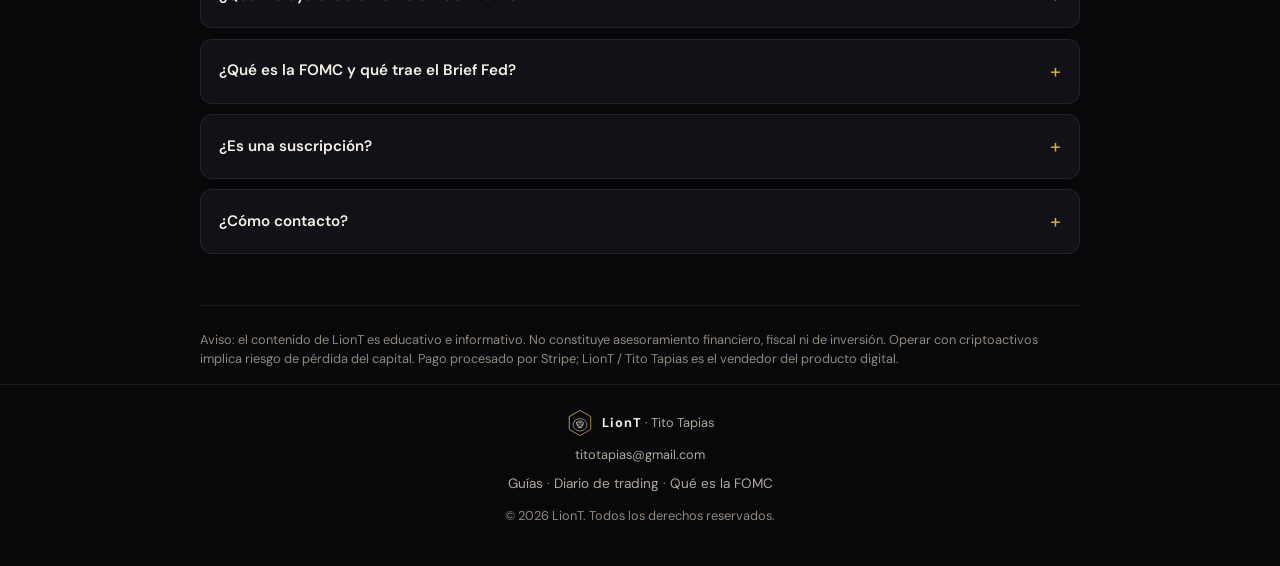
==== commit e52b1d6e: "SEO mega: H1/H2 con keywords, FAQPage JSON-LD, guías (diario de trading, FOMC), WebP responsive, fue" ====
--- a/index.html
+++ b/index.html
@@ -3,18 +3,169 @@
 <head>
   <meta charset="utf-8" />
   <meta name="viewport" content="width=device-width, initial-scale=1" />
-  <meta name="description" content="LionT Shop — Pack FOMO (€5) y Brief Fed (€9). Educación financiera clara. Pago seguro con Stripe. Entrega digital por email." />
+  <title>Plantilla de diario de trading y checklist crypto | LionT</title>
+  <meta name="description" content="Pack FOMO (5 €): checklist crypto, reglas de tamaño de posición y plantilla de diario de trading. Brief Fed (9 €): la FOMC explicada. Pago único." />
+  <!-- TODO SEARCH CONSOLE (pendiente de Tito):
+       1) search.google.com/search-console → Añadir propiedad → "Prefijo de la URL" → https://titotapias-design.github.io/liont-shop/
+       2) Método "Etiqueta HTML": copiar la meta y pegarla AQUÍ, sustituyendo este comentario:
+          <meta name="google-site-verification" content="TOKEN_QUE_DA_GOOGLE" />
+       3) Verificar y enviar sitemap.xml. NO inventar el token. -->
+  <link rel="canonical" href="https://titotapias-design.github.io/liont-shop/" />
+  <meta name="robots" content="index, follow, max-image-preview:large" />
+  <meta property="og:type" content="website" />
+  <meta property="og:locale" content="es_ES" />
+  <meta property="og:site_name" content="LionT" />
+  <meta property="og:url" content="https://titotapias-design.github.io/liont-shop/" />
+  <meta property="og:title" content="Plantilla de diario de trading y checklist crypto | LionT" />
+  <meta property="og:description" content="Herramientas digitales de educación financiera: checklist de entradas, reglas de tamaño, diario de trading e informe FOMC. Pago único, sin hype." />
+  <meta property="og:image" content="https://titotapias-design.github.io/liont-shop/assets/og-liont-1200x630.jpg" />
+  <meta property="og:image:width" content="1200" />
+  <meta property="og:image:height" content="630" />
+  <meta property="og:image:alt" content="LionT — plantilla de trading y checklist crypto" />
+  <meta name="twitter:card" content="summary_large_image" />
+  <meta name="twitter:title" content="Plantilla de diario de trading y checklist crypto | LionT" />
+  <meta name="twitter:description" content="Checklist de entradas, diario de trading e informe FOMC. Educación, no señales. Desde 5 €." />
+  <meta name="twitter:image" content="https://titotapias-design.github.io/liont-shop/assets/og-liont-1200x630.jpg" />
+  <meta name="twitter:image:alt" content="LionT — plantilla de trading y checklist crypto" />
+  <link rel="icon" href="assets/liont-logo.svg" type="image/svg+xml" />
   <meta name="theme-color" content="#0a0a0c" />
-  <meta property="og:title" content="LionT Shop — Pack FOMO y Brief Fed" />
-  <meta property="og:description" content="Herramientas digitales de educación financiera. Qué incluye, claro. Pago con Stripe. Sin hype ni urgencia falsa." />
-  <meta property="og:type" content="website" />
-  <meta property="og:image" content="https://titotapias-design.github.io/liont-shop/assets/hero.jpg" />
-  <title>LionT Shop — Pack FOMO y Brief Fed</title>
   <link rel="preconnect" href="https://fonts.googleapis.com" />
   <link rel="preconnect" href="https://fonts.gstatic.com" crossorigin />
-  <link href="https://fonts.googleapis.com/css2?family=DM+Sans:ital,opsz,wght@0,9..40,400;0,9..40,500;0,9..40,600;0,9..40,700;1,9..40,400&family=Instrument+Serif:ital@0;1&display=swap" rel="stylesheet" />
-  <link rel="icon" href="assets/liont-logo.svg" type="image/svg+xml" />
+  <link rel="preload" as="style" href="https://fonts.googleapis.com/css2?family=DM+Sans:ital,opsz,wght@0,9..40,400;0,9..40,500;0,9..40,600;0,9..40,700;1,9..40,400&family=Instrument+Serif:ital@0;1&display=swap" />
+  <link rel="stylesheet" href="https://fonts.googleapis.com/css2?family=DM+Sans:ital,opsz,wght@0,9..40,400;0,9..40,500;0,9..40,600;0,9..40,700;1,9..40,400&family=Instrument+Serif:ital@0;1&display=swap" media="print" onload="this.media='all'" />
+  <noscript><link rel="stylesheet" href="https://fonts.googleapis.com/css2?family=DM+Sans:ital,opsz,wght@0,9..40,400;0,9..40,500;0,9..40,600;0,9..40,700;1,9..40,400&family=Instrument+Serif:ital@0;1&display=swap" /></noscript>
+  <link rel="preload" as="image" href="assets/hero-1200.webp" imagesrcset="assets/hero-768.webp 768w, assets/hero-1200.webp 1200w" imagesizes="100vw" type="image/webp" />
   <link rel="stylesheet" href="styles.css" />
+<script type="application/ld+json">
+{
+  "@context": "https://schema.org",
+  "@graph": [
+    {
+      "@type": "Organization",
+      "@id": "https://titotapias-design.github.io/liont-shop/#org",
+      "name": "LionT",
+      "url": "https://titotapias-design.github.io/liont-shop/",
+      "logo": "https://titotapias-design.github.io/liont-shop/assets/liont-logo.svg",
+      "email": "titotapias@gmail.com"
+    },
+    {
+      "@type": "WebSite",
+      "@id": "https://titotapias-design.github.io/liont-shop/#website",
+      "url": "https://titotapias-design.github.io/liont-shop/",
+      "name": "LionT Shop",
+      "inLanguage": "es-ES",
+      "publisher": { "@id": "https://titotapias-design.github.io/liont-shop/#org" }
+    },
+    {
+      "@type": "Product",
+      "@id": "https://titotapias-design.github.io/liont-shop/#pack-fomo",
+      "name": "Pack FOMO — checklist crypto, reglas de riesgo y plantilla de diario de trading",
+      "description": "Checklist de entradas, reglas de tamaño de posición y plantilla de diario de trading en formato digital. Material educativo; no es consejo de inversión.",
+      "image": "https://titotapias-design.github.io/liont-shop/assets/card-fomo.jpg",
+      "sku": "LIONT-FOMO",
+      "brand": { "@type": "Brand", "name": "LionT" },
+      "offers": {
+        "@type": "Offer",
+        "url": "https://titotapias-design.github.io/liont-shop/#pack-fomo",
+        "price": "5.00",
+        "priceCurrency": "EUR",
+        "availability": "https://schema.org/InStock",
+        "seller": { "@id": "https://titotapias-design.github.io/liont-shop/#org" }
+      }
+    },
+    {
+      "@type": "Product",
+      "@id": "https://titotapias-design.github.io/liont-shop/#brief-fed",
+      "name": "Brief Fed — informe FOMC para crypto",
+      "description": "Resumen de la reunión FOMC (decisión de tipos y tono), niveles de referencia en BTC, ETH, SOL y XRP y checklist de qué vigilar hasta la próxima FOMC. Material educativo.",
+      "image": "https://titotapias-design.github.io/liont-shop/assets/card-fed.jpg",
+      "sku": "LIONT-FED",
+      "brand": { "@type": "Brand", "name": "LionT" },
+      "offers": {
+        "@type": "Offer",
+        "url": "https://titotapias-design.github.io/liont-shop/#brief-fed",
+        "price": "9.00",
+        "priceCurrency": "EUR",
+        "availability": "https://schema.org/InStock",
+        "seller": { "@id": "https://titotapias-design.github.io/liont-shop/#org" }
+      }
+    }
+  ]
+}
+</script>
+<script type="application/ld+json">
+{
+  "@context": "https://schema.org",
+  "@type": "FAQPage",
+  "@id": "https://titotapias-design.github.io/liont-shop/#faq",
+  "mainEntity": [
+    {
+      "@type": "Question",
+      "name": "¿Cómo recibo el producto?",
+      "acceptedAnswer": {
+        "@type": "Answer",
+        "text": "Tras el pago en Stripe, enviamos el material digital (PDF, Markdown o ZIP) al email del checkout. Si no llega en un rato, revisa spam o escribe a titotapias@gmail.com con el justificante de pago."
+      }
+    },
+    {
+      "@type": "Question",
+      "name": "¿Hay reembolso?",
+      "acceptedAnswer": {
+        "@type": "Answer",
+        "text": "Son productos digitales de descarga inmediata. Si no has podido acceder al archivo por un fallo nuestro, devolvemos el importe. Si ya lo descargaste y no encaja, escríbenos: resolvemos caso a caso de forma razonable. Contacto: titotapias@gmail.com."
+      }
+    },
+    {
+      "@type": "Question",
+      "name": "¿Es consejo de inversión o señales?",
+      "acceptedAnswer": {
+        "@type": "Answer",
+        "text": "No. Es material educativo (checklists, plantillas e informes de contexto). Tú decides qué hacer con tu dinero. LionT no gestiona carteras ajenas ni garantiza resultados."
+      }
+    },
+    {
+      "@type": "Question",
+      "name": "¿Hay urgencia o plazas limitadas?",
+      "acceptedAnswer": {
+        "@type": "Answer",
+        "text": "No. El precio es el publicado. No inventamos escasez ni contadores falsos. Cuando haya una edición concreta del Brief Fed (p. ej. una FOMC), lo indicamos en la descripción."
+      }
+    },
+    {
+      "@type": "Question",
+      "name": "¿Qué incluye exactamente el Pack FOMO?",
+      "acceptedAnswer": {
+        "@type": "Answer",
+        "text": "Tres piezas: un checklist de condiciones mínimas antes de abrir una posición, unas reglas de tamaño de posición (porcentaje máximo de capital por operación) y una plantilla de diario de trading para registrar por qué entraste, qué pasó y qué aprendes. Formato digital (PDF/MD), uso personal."
+      }
+    },
+    {
+      "@type": "Question",
+      "name": "¿Qué es la FOMC y qué trae el Brief Fed?",
+      "acceptedAnswer": {
+        "@type": "Answer",
+        "text": "La FOMC es el comité de la Reserva Federal de EE. UU. que decide los tipos de interés; se reúne ocho veces al año. El Brief Fed resume la decisión y el tono en lenguaje llano, da niveles de referencia en BTC, ETH, SOL y XRP y una checklist de qué vigilar hasta la próxima reunión. Más contexto en la guía Qué es la FOMC y cómo afecta a bitcoin."
+      }
+    },
+    {
+      "@type": "Question",
+      "name": "¿Es una suscripción?",
+      "acceptedAnswer": {
+        "@type": "Answer",
+        "text": "No. Pagas una sola vez en Stripe Checkout. No hay renovación automática."
+      }
+    },
+    {
+      "@type": "Question",
+      "name": "¿Cómo contacto?",
+      "acceptedAnswer": {
+        "@type": "Answer",
+        "text": "Email: titotapias@gmail.com. Respuesta habitual en horario laboral (España)."
+      }
+    }
+  ]
+}
+</script>
 </head>
 <body>
   <a class="skip-link" href="#contenido">Saltar al contenido</a>
@@ -31,6 +182,7 @@
       <nav class="nav" aria-label="Principal">
         <a href="#productos">Productos</a>
         <a href="#como-funciona">Cómo funciona</a>
+        <a href="guias/">Guías</a>
         <a href="#faq">FAQ</a>
         <a class="header-cta" href="#productos">Comprar</a>
       </nav>
@@ -40,15 +192,16 @@
   <main id="contenido">
     <section class="hero" aria-labelledby="hero-title">
       <div class="hero-media" aria-hidden="true">
-        <img src="assets/hero.jpg" alt="" width="1200" height="675" fetchpriority="high" />
+        <picture><source type="image/webp" srcset="assets/hero-768.webp 768w, assets/hero-1200.webp 1200w" sizes="100vw" /><img src="assets/hero.jpg" alt="" width="1200" height="675" fetchpriority="high" /></picture>
         <div class="hero-shade"></div>
       </div>
       <div class="wrap hero-copy">
         <p class="hero-kicker">Productos digitales · pago único</p>
-        <h1 id="hero-title">Claridad antes de <em>actuar</em> en el mercado</h1>
+        <h1 id="hero-title">Checklist crypto y diario de trading para <em>actuar</em> con claridad</h1>
         <p class="hero-lead">
-          Packs educativos LionT: sabes qué compras, pagas con Stripe y recibes el material por email.
-          Sin suscripción. Sin urgencia inventada.
+          Herramientas de educación financiera en español: un checklist antes de entrar, reglas de tamaño de posición,
+          una plantilla de diario de trading y la reunión de la Fed (FOMC) explicada para crypto.
+          Pago único con Stripe, entrega por email. Sin suscripción. Sin urgencia inventada.
         </p>
         <div class="hero-actions">
           <a class="cta cta-primary" href="#productos">Ver productos</a>
@@ -63,56 +216,56 @@
     </section>
 
     <section class="brand-strip wrap" aria-label="Temas LionT">
-      <img src="assets/strip-discipline.jpg" alt="Disciplina de trading — plan, riesgo, entrada, salida" width="480" height="480" loading="lazy" />
-      <img src="assets/strip-charts.jpg" alt="Lectura de mercados — gráficos claros" width="480" height="480" loading="lazy" />
-      <img src="assets/strip-macro.jpg" alt="Macro y Fed — contexto FOMC" width="480" height="480" loading="lazy" />
-      <img src="assets/strip-risk.jpg" alt="Gestión de riesgo — tamaño de posición" width="480" height="480" loading="lazy" />
+      <picture><source type="image/webp" srcset="assets/strip-discipline-240.webp 240w, assets/strip-discipline-480.webp 480w" sizes="(min-width: 880px) 210px, 45vw" /><img src="assets/strip-discipline.jpg" alt="Disciplina de trading — plan, riesgo, entrada, salida" width="480" height="480" loading="lazy" /></picture>
+      <picture><source type="image/webp" srcset="assets/strip-charts-240.webp 240w, assets/strip-charts-480.webp 480w" sizes="(min-width: 880px) 210px, 45vw" /><img src="assets/strip-charts.jpg" alt="Lectura de mercados — gráficos claros" width="480" height="480" loading="lazy" /></picture>
+      <picture><source type="image/webp" srcset="assets/strip-macro-240.webp 240w, assets/strip-macro-480.webp 480w" sizes="(min-width: 880px) 210px, 45vw" /><img src="assets/strip-macro.jpg" alt="Macro y Fed — contexto FOMC" width="480" height="480" loading="lazy" /></picture>
+      <picture><source type="image/webp" srcset="assets/strip-risk-240.webp 240w, assets/strip-risk-480.webp 480w" sizes="(min-width: 880px) 210px, 45vw" /><img src="assets/strip-risk.jpg" alt="Gestión de riesgo — tamaño de posición" width="480" height="480" loading="lazy" /></picture>
     </section>
 
     <section class="products wrap" id="productos" aria-label="Productos">
       <div class="section-head">
-        <h2>Elige tu pack</h2>
+        <h2>Elige tu pack: checklist y diario de trading, o informe FOMC</h2>
         <p>Dos herramientas concretas. Precio fijo. Entrega digital.</p>
       </div>
 
       <article class="product" id="pack-fomo">
         <div class="product-visual">
-          <img src="assets/card-fomo.jpg" alt="Pack FOMO — checklist de disciplina antes del gráfico" width="800" height="500" loading="lazy" />
+          <picture><source type="image/webp" srcset="assets/card-fomo-480.webp 480w, assets/card-fomo-800.webp 800w" sizes="(min-width: 880px) 820px, 100vw" /><img src="assets/card-fomo.jpg" alt="Pack FOMO — checklist de disciplina antes del gráfico" width="800" height="500" loading="lazy" /></picture>
         </div>
         <div class="product-body">
           <div class="product-top">
             <div>
               <p class="product-label">Starter · disciplina <span class="badge-soft">Más elegido</span></p>
-              <h3>Pack FOMO</h3>
+              <h3>Pack FOMO <span class="h3-sub">— checklist crypto y plantilla de diario de trading</span></h3>
             </div>
-            <div class="price" aria-label="Precio 5 euros">
+            <div class="price" role="group" aria-label="Precio 5 euros">
               <strong>€5</strong>
               <span>pago único</span>
             </div>
           </div>
           <p class="product-desc">
-            Para cuando el hype empuja a comprar sin plan. Tres piezas simples que escribes
+            Para cuando el FOMO (miedo a quedarte fuera) empuja a comprar sin plan. Tres piezas simples que escribes
             <em>antes</em> de mirar el gráfico — no señales, no tipster.
           </p>
           <ul class="includes">
             <li>
               <span class="ico" aria-hidden="true">✓</span>
               <div>
-                <strong>Checklist de entradas</strong>
+                <strong>Checklist antes de entrar</strong>
                 <small>Condiciones mínimas antes de abrir una posición.</small>
               </div>
             </li>
             <li>
               <span class="ico" aria-hidden="true">✓</span>
               <div>
-                <strong>Reglas de tamaño</strong>
+                <strong>Reglas de tamaño de posición</strong>
                 <small>Porcentaje máximo de capital por operación — escrito, no “a ojo”.</small>
               </div>
             </li>
             <li>
               <span class="ico" aria-hidden="true">✓</span>
               <div>
-                <strong>Plantilla de journal</strong>
+                <strong>Plantilla de diario de trading (journal)</strong>
                 <small>Registro corto: por qué entraste, qué pasó, qué aprendes.</small>
               </div>
             </li>
@@ -132,22 +285,22 @@
 
       <article class="product" id="brief-fed">
         <div class="product-visual">
-          <img src="assets/card-fed.jpg" alt="Brief Fed — informe FOMC y contexto macro" width="800" height="500" loading="lazy" />
+          <picture><source type="image/webp" srcset="assets/card-fed-480.webp 480w, assets/card-fed-800.webp 800w" sizes="(min-width: 880px) 820px, 100vw" /><img src="assets/card-fed.jpg" alt="Brief Fed — informe FOMC y contexto macro" width="800" height="500" loading="lazy" /></picture>
         </div>
         <div class="product-body">
           <div class="product-top">
             <div>
               <p class="product-label">Informe · FOMC</p>
-              <h3>Brief Fed</h3>
+              <h3>Brief Fed <span class="h3-sub">— la reunión FOMC explicada para crypto</span></h3>
             </div>
-            <div class="price" aria-label="Precio 9 euros">
+            <div class="price" role="group" aria-label="Precio 9 euros">
               <strong>€9</strong>
               <span>pago único</span>
             </div>
           </div>
           <p class="product-desc">
-            Traducción clara de la reunión FOMC (tipos y tono) y qué suele mover Bitcoin, el dólar y la bolsa —
-            en una página, sin predicción mágica.
+            Traducción clara de la reunión de la Fed (FOMC): tipos de interés, tono del comunicado y qué suele mover
+            Bitcoin, el dólar y la bolsa — sin predicción mágica.
           </p>
           <ul class="includes">
             <li>
@@ -186,6 +339,27 @@
       </article>
     </section>
 
+    <section class="section wrap" id="guias">
+      <div class="section-head">
+        <h2>Guías gratis de trading y macro</h2>
+        <p>Lo básico, explicado sin hype. Léelas antes de comprar nada.</p>
+      </div>
+      <ul class="guide-cards">
+        <li>
+          <a href="guias/diario-de-trading/">
+            <strong>Cómo hacer un diario de trading</strong>
+            <span>Qué apuntar en cada operación, cómo medir en R y cómo revisarlo cada semana.</span>
+          </a>
+        </li>
+        <li>
+          <a href="guias/que-es-la-fomc-bitcoin/">
+            <strong>Qué es la FOMC y cómo afecta a bitcoin</strong>
+            <span>Quién decide los tipos en EE. UU., a qué hora se publican en España y por qué se mueve crypto.</span>
+          </a>
+        </li>
+      </ul>
+    </section>
+
     <section class="section wrap" id="como-funciona">
       <div class="section-head">
         <h2>Cómo funciona</h2>
@@ -271,6 +445,32 @@
       </details>
 
       <details>
+        <summary>¿Qué incluye exactamente el Pack FOMO?</summary>
+        <div class="answer">
+          Tres piezas: un checklist de condiciones mínimas antes de abrir una posición, unas reglas de tamaño
+          de posición (porcentaje máximo de capital por operación) y una plantilla de diario de trading para
+          registrar por qué entraste, qué pasó y qué aprendes. Formato digital (PDF/MD), uso personal.
+        </div>
+      </details>
+
+      <details>
+        <summary>¿Qué es la FOMC y qué trae el Brief Fed?</summary>
+        <div class="answer">
+          La FOMC es el comité de la Reserva Federal de EE. UU. que decide los tipos de interés; se reúne ocho
+          veces al año. El Brief Fed resume la decisión y el tono en lenguaje llano, da niveles de referencia
+          en BTC, ETH, SOL y XRP y una checklist de qué vigilar hasta la próxima reunión.
+          Más contexto en la guía <a href="guias/que-es-la-fomc-bitcoin/">Qué es la FOMC y cómo afecta a bitcoin</a>.
+        </div>
+      </details>
+
+      <details>
+        <summary>¿Es una suscripción?</summary>
+        <div class="answer">
+          No. Pagas una sola vez en Stripe Checkout. No hay renovación automática.
+        </div>
+      </details>
+
+      <details>
         <summary>¿Cómo contacto?</summary>
         <div class="answer">
           Email: <a href="mailto:titotapias@gmail.com">titotapias@gmail.com</a>.
@@ -295,6 +495,11 @@
       <p>
         <a href="mailto:titotapias@gmail.com">titotapias@gmail.com</a>
       </p>
+      <p class="footer-links">
+        <a href="guias/">Guías</a> ·
+        <a href="guias/diario-de-trading/">Diario de trading</a> ·
+        <a href="guias/que-es-la-fomc-bitcoin/">Qué es la FOMC</a>
+      </p>
       <p class="footer-copy">© <span id="y"></span> LionT. Todos los derechos reservados.</p>
     </div>
   </footer>
--- a/styles.css
+++ b/styles.css
@@ -7,7 +7,7 @@
   --border-strong: rgba(212, 175, 55, 0.38);
   --text: #f5f1e8;
   --text-muted: #b0a99f;
-  --text-dim: #736e66;
+  --text-dim: #8f897f; /* antes #736e66: contraste 3,6:1 → ~5,2:1 (WCAG AA) */
   --gold: #d4af37;
   --gold-soft: #e8c96a;
   --gold-dim: rgba(212, 175, 55, 0.14);
@@ -728,3 +728,123 @@
   }
   body { padding-bottom: 5.5rem; }
 }
+
+
+/* --- SEO pass (seo/rocket-2026-10-24): picture/WebP, subtítulos H3, guías --- */
+picture { display: block; }
+.hero-media picture { width: 100%; height: 100%; }
+
+.product h3 .h3-sub {
+  display: block;
+  font-size: 0.86rem;
+  font-weight: 500;
+  letter-spacing: 0;
+  color: var(--text-muted);
+  margin-top: 0.2rem;
+}
+
+.guide-cards {
+  list-style: none;
+  display: grid;
+  gap: 0.75rem;
+}
+@media (min-width: 720px) { .guide-cards { grid-template-columns: 1fr 1fr; } }
+.guide-cards a {
+  display: block;
+  height: 100%;
+  padding: 1.1rem 1.15rem;
+  background: var(--bg-elevated);
+  border: 1px solid var(--border);
+  border-radius: var(--radius-sm);
+  color: var(--text);
+  transition: border-color 0.2s ease;
+}
+.guide-cards a:hover { border-color: var(--border-strong); text-decoration: none; }
+.guide-cards strong { display: block; margin-bottom: 0.3rem; color: var(--gold-soft); }
+.guide-cards span { color: var(--text-muted); font-size: 0.92rem; }
+
+.footer-links { font-size: 0.85rem; }
+
+/* Páginas de guía */
+.breadcrumbs {
+  position: relative;
+  z-index: 1;
+  font-size: 0.8rem;
+  color: var(--text-dim);
+  padding-top: 1.25rem;
+}
+.breadcrumbs ol { list-style: none; display: flex; flex-wrap: wrap; gap: 0.35rem; }
+.breadcrumbs li + li::before { content: "›"; margin-right: 0.35rem; color: var(--text-dim); }
+.breadcrumbs a { color: var(--text-muted); }
+
+.guide {
+  position: relative;
+  z-index: 1;
+  padding: 1.25rem 0 2.5rem;
+}
+.guide-head { margin-bottom: 1.75rem; }
+.guide-head h1 {
+  font-family: var(--serif);
+  font-size: clamp(2rem, 6vw, 2.9rem);
+  font-weight: 400;
+  letter-spacing: -0.02em;
+  line-height: 1.15;
+  margin: 0.9rem 0 0.75rem;
+}
+.guide-head h1 em { font-style: italic; color: var(--gold-soft); }
+.guide-meta { font-size: 0.82rem; color: var(--text-dim); }
+.guide-lead { color: var(--text-muted); font-size: 1.05rem; margin-bottom: 0.6rem; }
+
+.guide h2 {
+  font-family: var(--serif);
+  font-size: clamp(1.45rem, 4vw, 1.85rem);
+  font-weight: 400;
+  letter-spacing: -0.02em;
+  margin: 2.25rem 0 0.7rem;
+}
+.guide h3 { font-size: 1.08rem; margin: 1.4rem 0 0.45rem; }
+.guide p, .guide li { color: var(--text-muted); }
+.guide p { margin-bottom: 0.9rem; }
+.guide strong { color: var(--text); }
+.guide ul, .guide ol { margin: 0 0 1rem 1.25rem; }
+.guide li { margin-bottom: 0.4rem; }
+.guide .toc {
+  background: var(--bg-elevated);
+  border: 1px solid var(--border);
+  border-radius: var(--radius-sm);
+  padding: 1rem 1.15rem 0.6rem;
+  margin: 1.25rem 0;
+}
+.guide .toc p { font-weight: 600; color: var(--text); margin-bottom: 0.4rem; }
+.guide .callout {
+  border-left: 3px solid var(--gold);
+  background: var(--gold-dim);
+  border-radius: 0 var(--radius-sm) var(--radius-sm) 0;
+  padding: 0.9rem 1.1rem;
+  margin: 1.25rem 0;
+}
+.guide .callout p:last-child { margin-bottom: 0; }
+.table-wrap { overflow-x: auto; margin: 0.5rem 0 1.25rem; }
+.guide table {
+  width: 100%;
+  border-collapse: collapse;
+  font-size: 0.9rem;
+  min-width: 30rem;
+}
+.guide th, .guide td {
+  text-align: left;
+  padding: 0.6rem 0.7rem;
+  border-bottom: 1px solid var(--border);
+  vertical-align: top;
+}
+.guide th { color: var(--gold-soft); font-weight: 600; background: var(--bg-elevated); }
+.guide td { color: var(--text-muted); }
+.guide-cta {
+  background: var(--bg-card);
+  border: 1px solid var(--border-strong);
+  border-radius: var(--radius);
+  padding: 1.35rem 1.25rem;
+  margin: 2rem 0 1.5rem;
+}
+.guide-cta h2 { margin-top: 0; }
+.guide-cta .cta { margin-top: 0.4rem; }
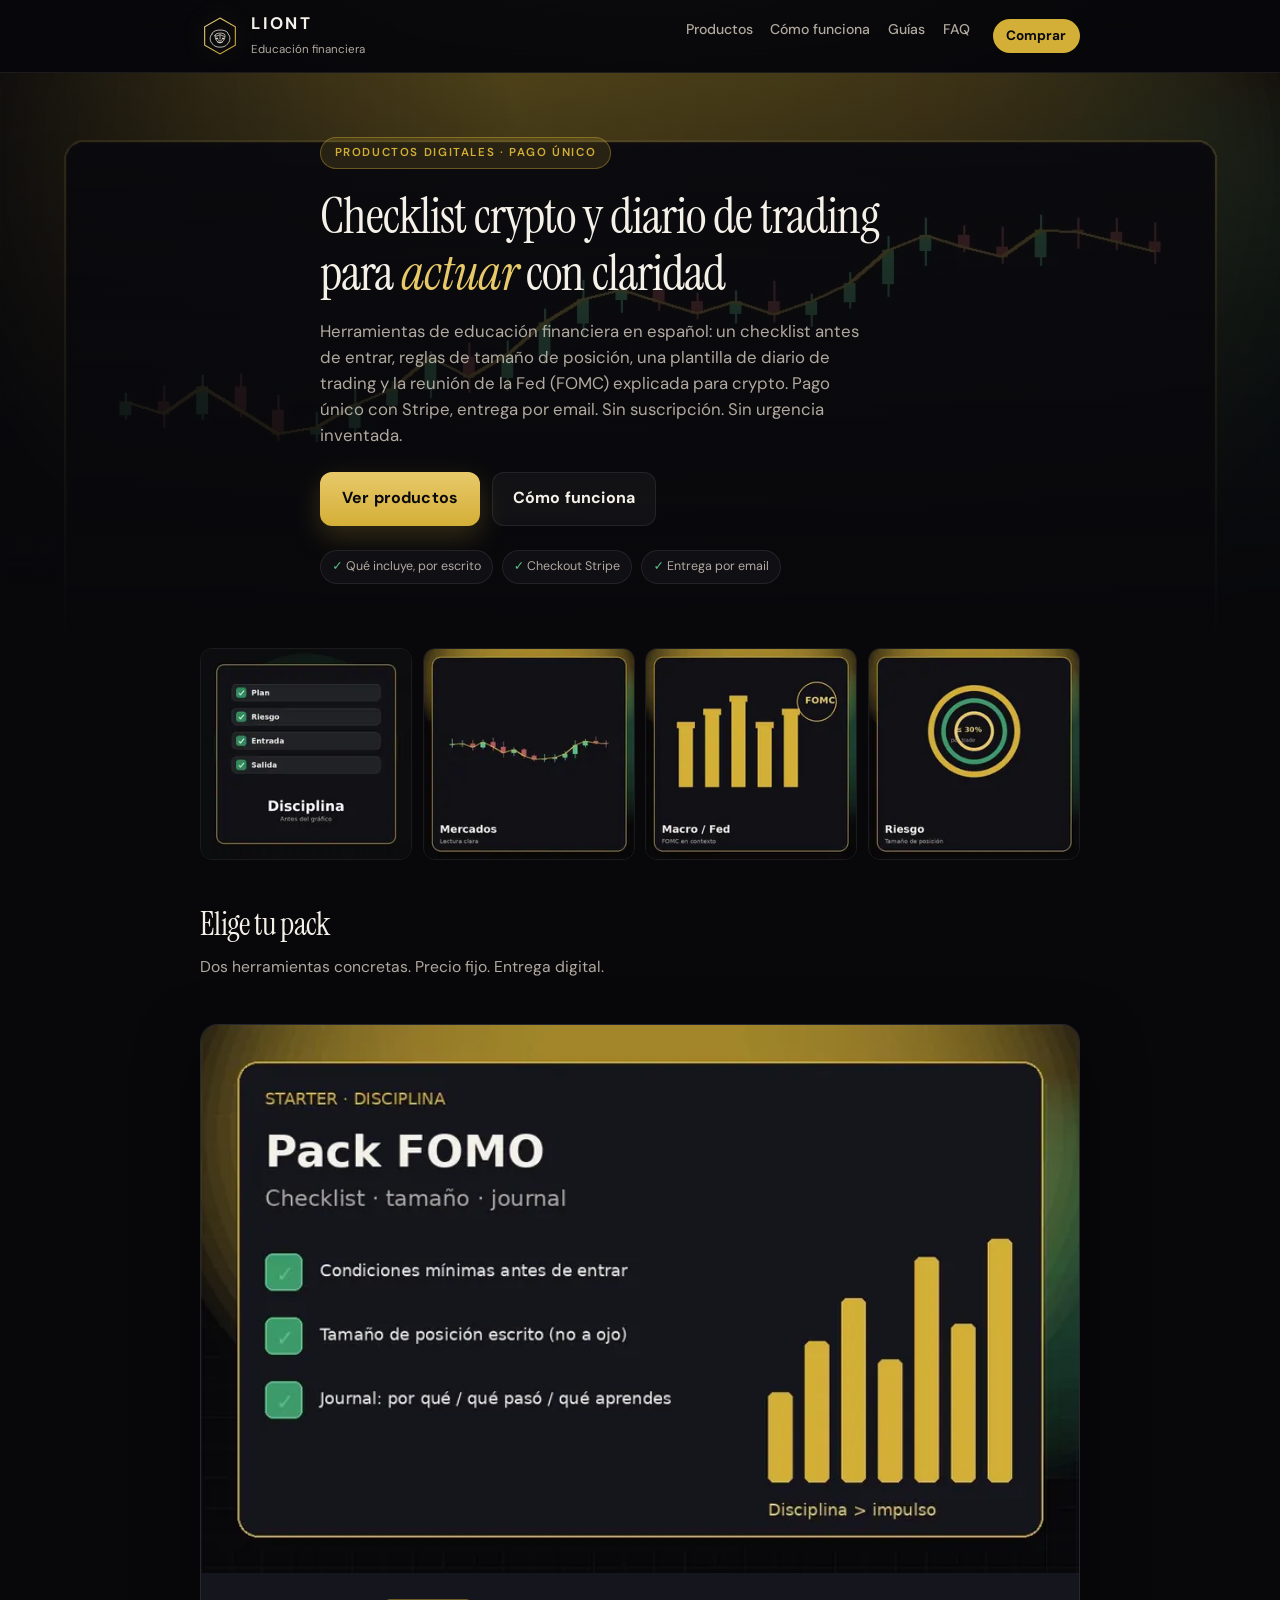
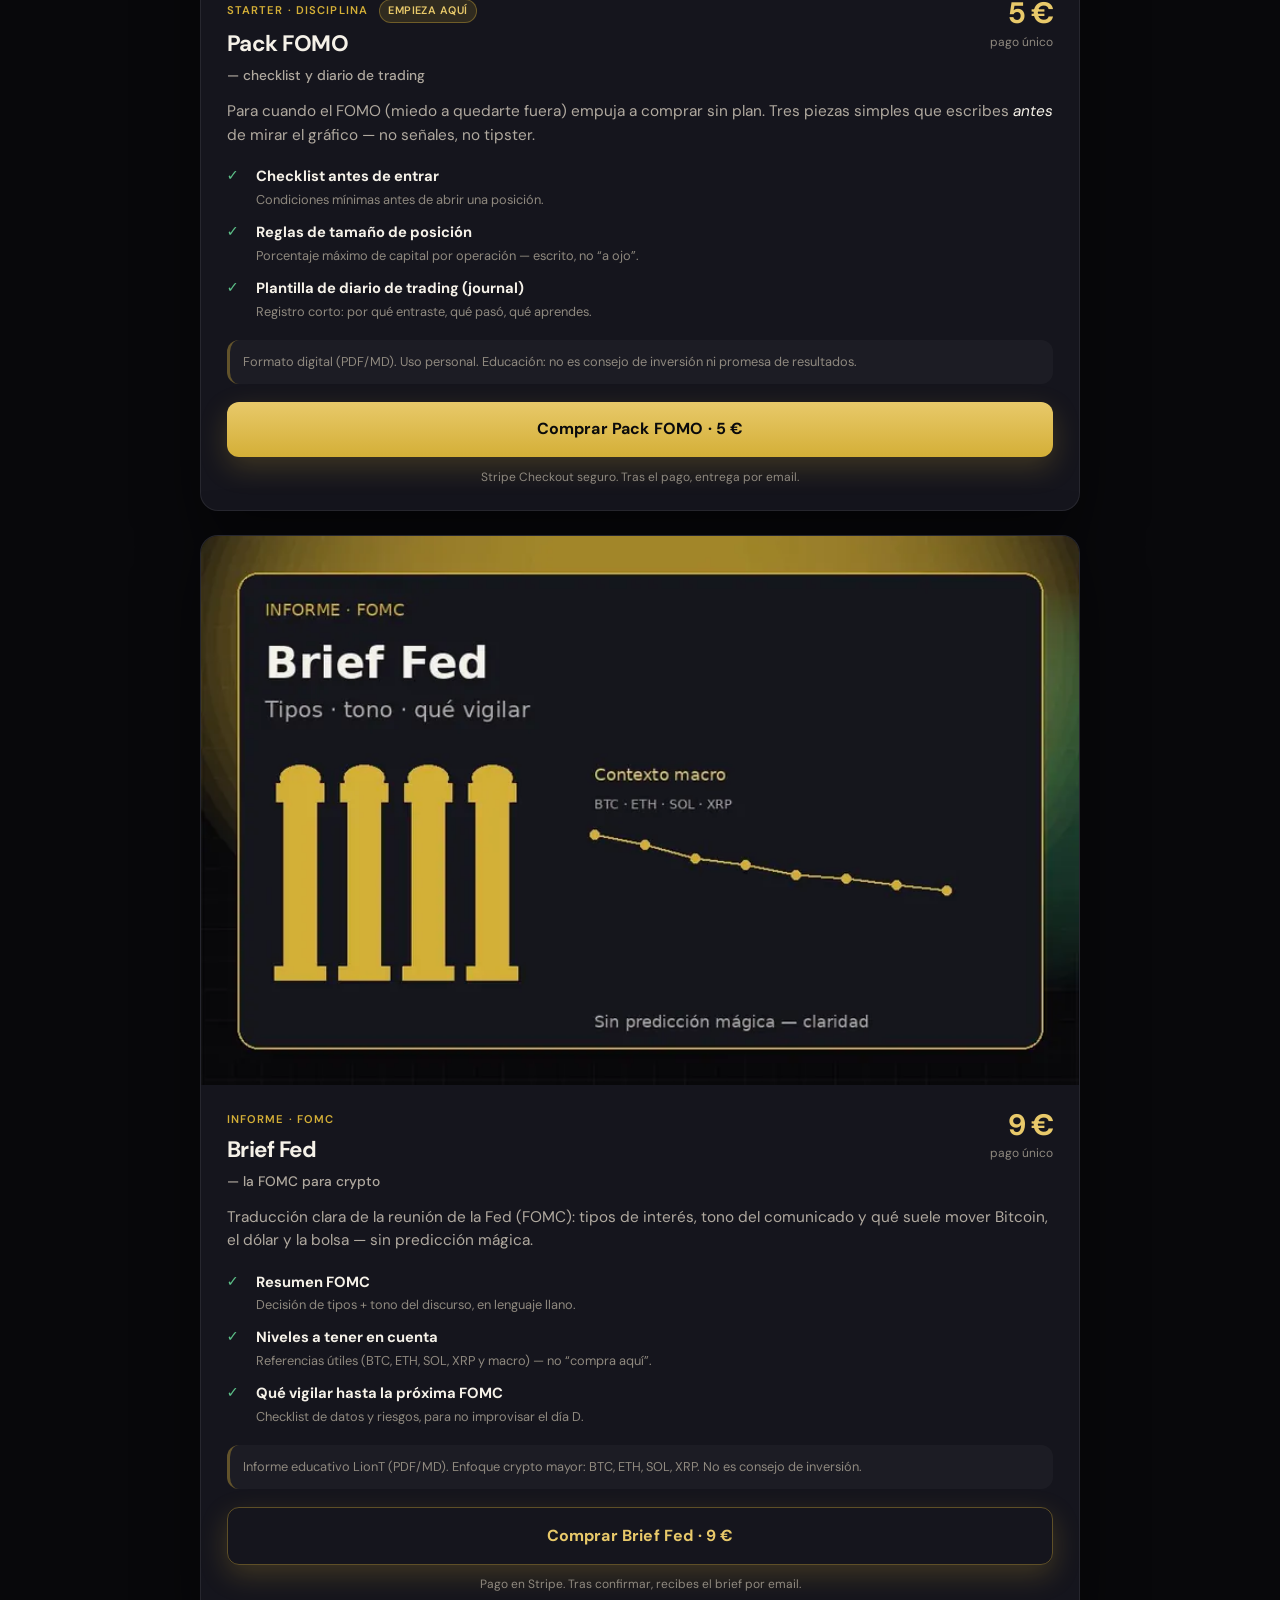
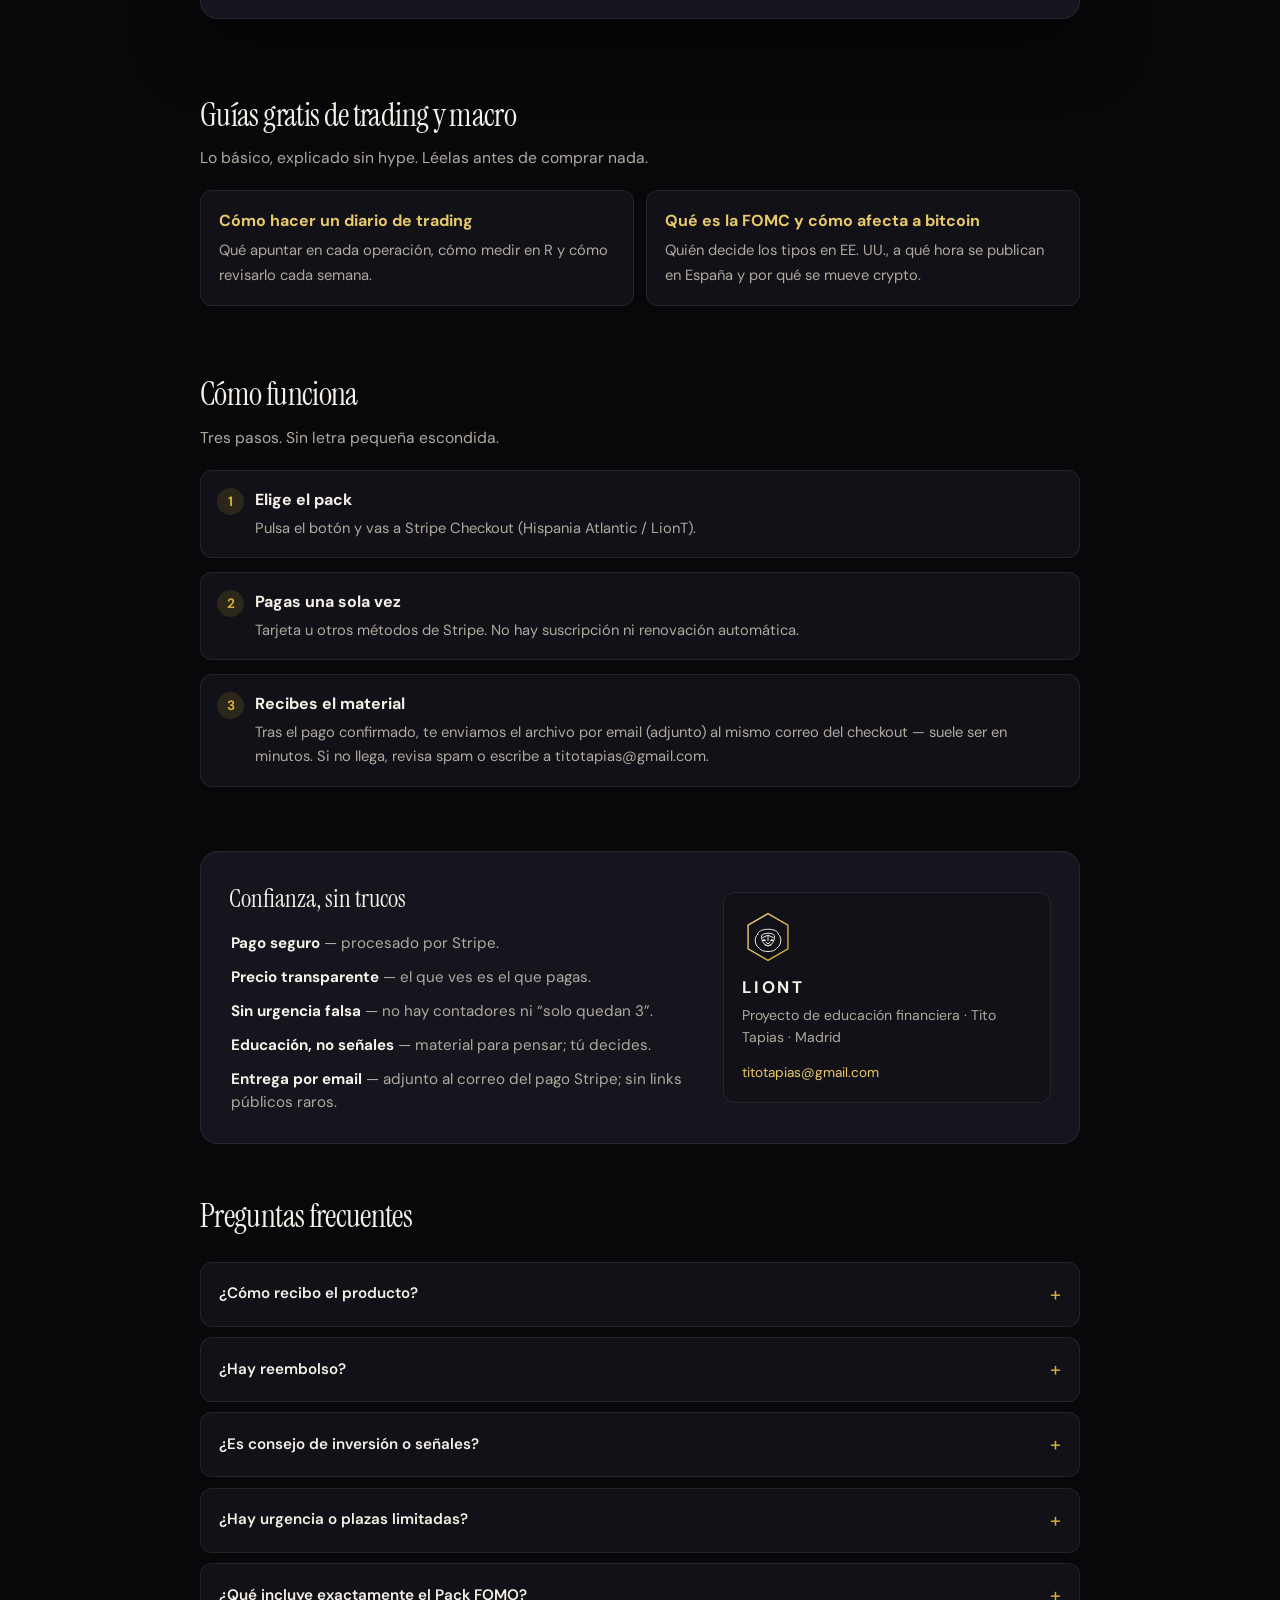
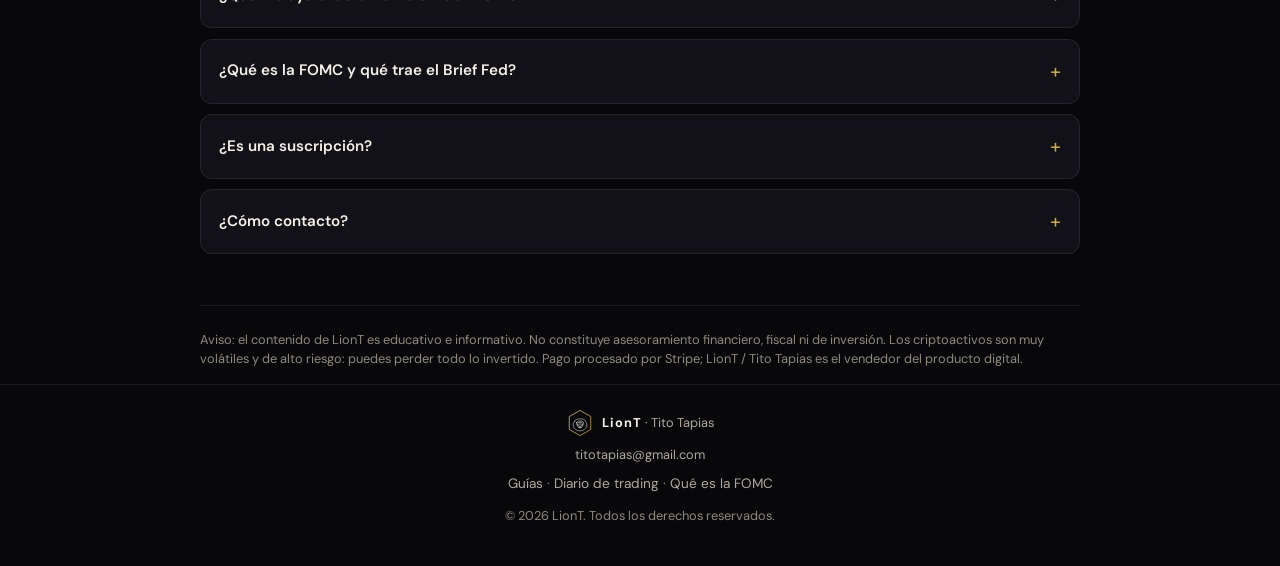
==== commit cb27c3f2: "SEO v2 (QA): hero sin texto, aviso de riesgo literal, CLS (fallbacks métricos), enlaces subrayados, " ====
--- a/index.html
+++ b/index.html
@@ -29,12 +29,12 @@
   <meta name="twitter:image:alt" content="LionT — plantilla de trading y checklist crypto" />
   <link rel="icon" href="assets/liont-logo.svg" type="image/svg+xml" />
   <meta name="theme-color" content="#0a0a0c" />
+  <link rel="preload" as="image" href="assets/hero-768.webp" imagesrcset="assets/hero-480.webp 480w, assets/hero-768.webp 768w, assets/hero-1200.webp 1200w" imagesizes="100vw" type="image/webp" fetchpriority="high" />
   <link rel="preconnect" href="https://fonts.googleapis.com" />
   <link rel="preconnect" href="https://fonts.gstatic.com" crossorigin />
   <link rel="preload" as="style" href="https://fonts.googleapis.com/css2?family=DM+Sans:ital,opsz,wght@0,9..40,400;0,9..40,500;0,9..40,600;0,9..40,700;1,9..40,400&family=Instrument+Serif:ital@0;1&display=swap" />
   <link rel="stylesheet" href="https://fonts.googleapis.com/css2?family=DM+Sans:ital,opsz,wght@0,9..40,400;0,9..40,500;0,9..40,600;0,9..40,700;1,9..40,400&family=Instrument+Serif:ital@0;1&display=swap" media="print" onload="this.media='all'" />
   <noscript><link rel="stylesheet" href="https://fonts.googleapis.com/css2?family=DM+Sans:ital,opsz,wght@0,9..40,400;0,9..40,500;0,9..40,600;0,9..40,700;1,9..40,400&family=Instrument+Serif:ital@0;1&display=swap" /></noscript>
-  <link rel="preload" as="image" href="assets/hero-1200.webp" imagesrcset="assets/hero-768.webp 768w, assets/hero-1200.webp 1200w" imagesizes="100vw" type="image/webp" />
   <link rel="stylesheet" href="styles.css" />
 <script type="application/ld+json">
 {
@@ -192,7 +192,7 @@
   <main id="contenido">
     <section class="hero" aria-labelledby="hero-title">
       <div class="hero-media" aria-hidden="true">
-        <picture><source type="image/webp" srcset="assets/hero-768.webp 768w, assets/hero-1200.webp 1200w" sizes="100vw" /><img src="assets/hero.jpg" alt="" width="1200" height="675" fetchpriority="high" /></picture>
+        <picture><source type="image/webp" srcset="assets/hero-480.webp 480w, assets/hero-768.webp 768w, assets/hero-1200.webp 1200w" sizes="100vw" /><img src="assets/hero.jpg" alt="" width="1200" height="675" fetchpriority="high" /></picture>
         <div class="hero-shade"></div>
       </div>
       <div class="wrap hero-copy">
@@ -224,7 +224,7 @@
 
     <section class="products wrap" id="productos" aria-label="Productos">
       <div class="section-head">
-        <h2>Elige tu pack: checklist y diario de trading, o informe FOMC</h2>
+        <h2>Elige tu pack</h2>
         <p>Dos herramientas concretas. Precio fijo. Entrega digital.</p>
       </div>
 
@@ -235,11 +235,11 @@
         <div class="product-body">
           <div class="product-top">
             <div>
-              <p class="product-label">Starter · disciplina <span class="badge-soft">Más elegido</span></p>
-              <h3>Pack FOMO <span class="h3-sub">— checklist crypto y plantilla de diario de trading</span></h3>
+              <p class="product-label">Starter · disciplina <span class="badge-soft">Empieza aquí</span></p>
+              <h3>Pack FOMO <span class="h3-sub">— checklist y diario de trading</span></h3>
             </div>
             <div class="price" role="group" aria-label="Precio 5 euros">
-              <strong>€5</strong>
+              <strong>5&nbsp;€</strong>
               <span>pago único</span>
             </div>
           </div>
@@ -278,7 +278,7 @@
             href="https://buy.stripe.com/14A7sL5x69T32QE1RHbII01"
             rel="noopener noreferrer"
             target="_blank"
-          >Comprar Pack FOMO · €5</a>
+          >Comprar Pack FOMO · 5&nbsp;€</a>
           <p class="cta-hint">Stripe Checkout seguro. Tras el pago, entrega por email.</p>
         </div>
       </article>
@@ -291,10 +291,10 @@
           <div class="product-top">
             <div>
               <p class="product-label">Informe · FOMC</p>
-              <h3>Brief Fed <span class="h3-sub">— la reunión FOMC explicada para crypto</span></h3>
+              <h3>Brief Fed <span class="h3-sub">— la FOMC para crypto</span></h3>
             </div>
             <div class="price" role="group" aria-label="Precio 9 euros">
-              <strong>€9</strong>
+              <strong>9&nbsp;€</strong>
               <span>pago único</span>
             </div>
           </div>
@@ -333,7 +333,7 @@
             href="https://buy.stripe.com/28EfZhbVu5CN9f267XbII02"
             rel="noopener noreferrer"
             target="_blank"
-          >Comprar Brief Fed · €9</a>
+          >Comprar Brief Fed · 9&nbsp;€</a>
           <p class="cta-hint">Pago en Stripe. Tras confirmar, recibes el brief por email.</p>
         </div>
       </article>
@@ -481,8 +481,7 @@
 
     <p class="disclaimer wrap">
       Aviso: el contenido de LionT es educativo e informativo. No constituye asesoramiento
-      financiero, fiscal ni de inversión. Operar con criptoactivos implica riesgo de pérdida
-      del capital. Pago procesado por Stripe; LionT / Tito Tapias es el vendedor del producto digital.
+      financiero, fiscal ni de inversión. Los criptoactivos son muy volátiles y de alto riesgo: puedes perder todo lo invertido. Pago procesado por Stripe; LionT / Tito Tapias es el vendedor del producto digital.
     </p>
   </main>
 
@@ -506,8 +505,8 @@
   <script>document.getElementById("y").textContent = new Date().getFullYear();</script>
 
   <div class="mobile-buybar" role="region" aria-label="Comprar rápido">
-    <a class="cta cta-primary" href="https://buy.stripe.com/14A7sL5x69T32QE1RHbII01" rel="noopener noreferrer" target="_blank">FOMO · €5</a>
-    <a class="cta cta-secondary" href="https://buy.stripe.com/28EfZhbVu5CN9f267XbII02" rel="noopener noreferrer" target="_blank">Fed · €9</a>
+    <a class="cta cta-primary" href="https://buy.stripe.com/14A7sL5x69T32QE1RHbII01" rel="noopener noreferrer" target="_blank">FOMO · 5&nbsp;€</a>
+    <a class="cta cta-secondary" href="https://buy.stripe.com/28EfZhbVu5CN9f267XbII02" rel="noopener noreferrer" target="_blank">Fed · 9&nbsp;€</a>
   </div>
 </body>
 </html>
--- a/styles.css
+++ b/styles.css
@@ -1,4 +1,23 @@
 /* LionT Shop — premium brand, mobile-first, warm dark */
+/* v2 (P1-3): fallbacks métricamente ajustados para evitar CLS al cargar las webfonts
+   (size-adjust/ascent-override calculados con fontTools sobre DM Sans e Instrument Serif vs Arial/Liberation) */
+@font-face {
+  font-family: "DM Sans Fallback";
+  src: local("Arial"), local("ArialMT"), local("Liberation Sans"), local("LiberationSans"), local("Helvetica");
+  size-adjust: 103.4%;
+  ascent-override: 95.93%;
+  descent-override: 29.98%;
+  line-gap-override: 0%;
+}
+@font-face {
+  font-family: "Instrument Serif Fallback";
+  src: local("Times New Roman"), local("TimesNewRomanPSMT"), local("Liberation Serif"), local("LiberationSerif"), local("Times");
+  size-adjust: 83.94%;
+  ascent-override: 117.95%;
+  descent-override: 36.93%;
+  line-gap-override: 0%;
+}
+
 :root {
   --bg: #08080b;
   --bg-elevated: #111117;
@@ -16,8 +35,8 @@
   --radius: 18px;
   --radius-sm: 12px;
   --shadow: 0 24px 60px rgba(0, 0, 0, 0.5);
-  --font: "DM Sans", "Segoe UI", system-ui, -apple-system, sans-serif;
-  --serif: "Instrument Serif", Georgia, "Times New Roman", serif;
+  --font: "DM Sans", "DM Sans Fallback", "Segoe UI", system-ui, -apple-system, sans-serif;
+  --serif: "Instrument Serif", "Instrument Serif Fallback", Georgia, "Times New Roman", serif;
   --max: 880px;
   --header-h: 4rem;
 }
@@ -726,7 +745,7 @@
     font-size: 0.9rem;
     box-shadow: none;
   }
-  body { padding-bottom: 5.5rem; }
+  body:has(.mobile-buybar) { padding-bottom: 5.5rem; }
 }
 
 
@@ -848,3 +867,25 @@
 }
 .guide-cta h2 { margin-top: 0; }
 .guide-cta .cta { margin-top: 0.4rem; }
+
+/* --- v2 (QA Friday): a11y de enlaces, anclas, tabla, tarjetas --- */
+/* P1-4: enlaces dentro de texto corrido distinguibles sin depender del color (WCAG 1.4.1) */
+.guide p a, .guide li a, .guide td a, .faq .answer a, .faq p a, .disclaimer a, .section-head p a {
+  text-decoration: underline;
+  text-decoration-thickness: 1px;
+  text-underline-offset: 3px;
+}
+.guide .toc li a { text-decoration: none; }
+.guide .toc li a:hover { text-decoration: underline; }
+/* P2-4: anclas bajo la cabecera fija */
+[id] { scroll-margin-top: 5.5rem; }
+/* P2-1: tarjetas de guías sin sangría de lista */
+.guide .guide-cards { margin-left: 0; padding: 0; list-style: none; }
+.guide .guide-cards li { margin-bottom: 0; }
+.guide-more { margin-top: 1.5rem; }
+/* P2-3: pista de desplazamiento en tablas anchas (solo móvil) */
+.table-hint { display: none; font-size: 0.8rem; color: var(--text-dim); margin: 0 0 0.35rem; }
+@media (max-width: 560px) { .table-hint { display: block; } }
+.table-wrap:focus-visible { outline: 2px solid var(--gold); outline-offset: 2px; }
+/* v2: excepciones — tarjetas y botones no se subrayan */
+.guide .guide-cards a, .guide a.cta, .guide-cta a.cta { text-decoration: none; }
